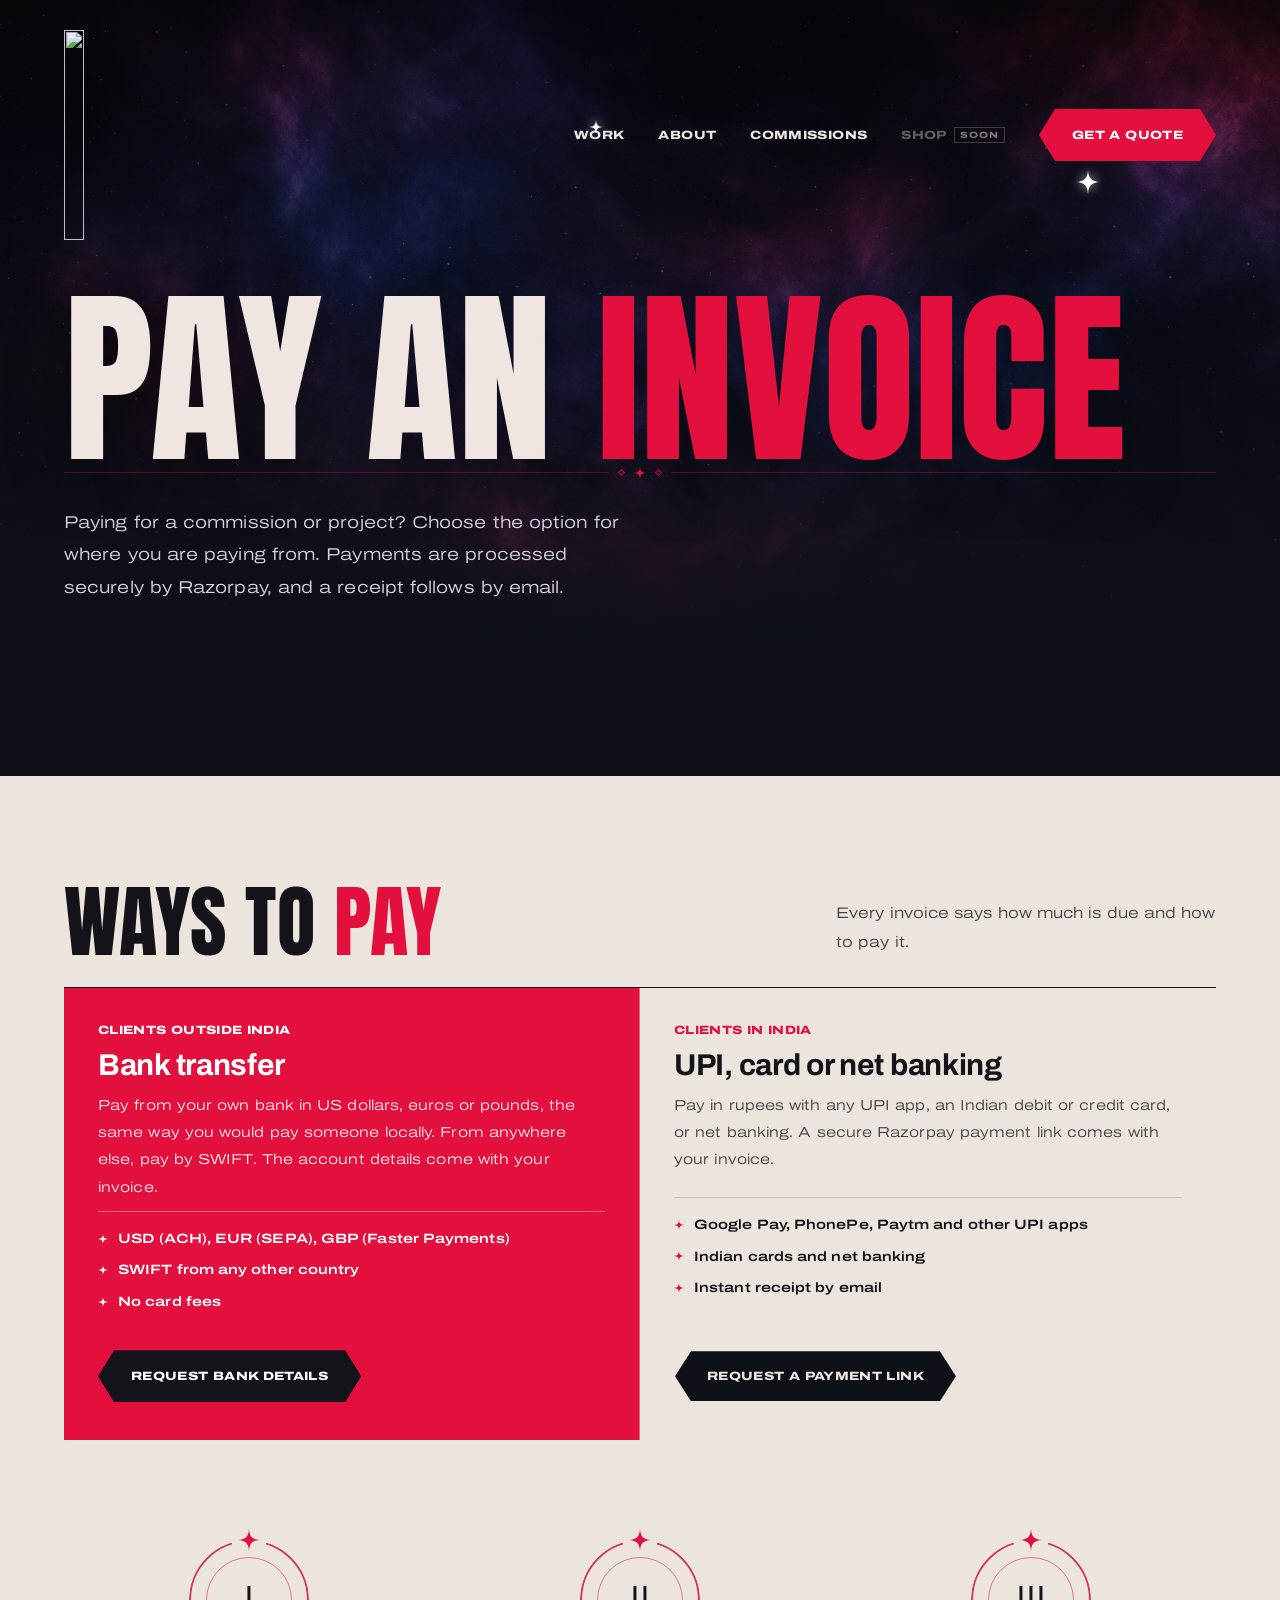
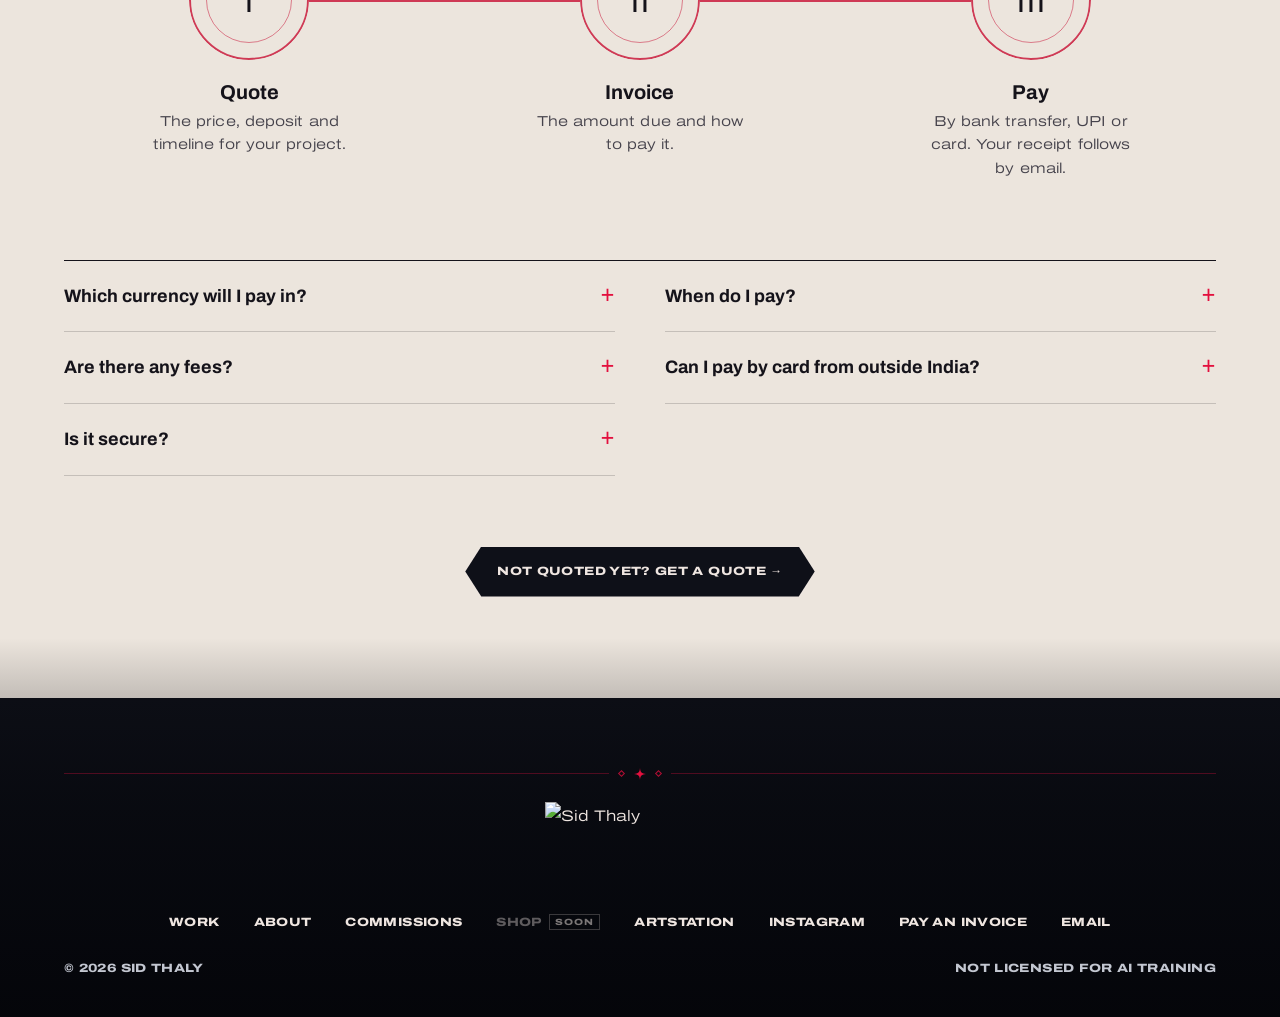
==== pay.html @ 99c9513c "Add Pay an invoice page (bank transfer for overseas clients, UPI/card/net banking for India); link i" ====
<!doctype html>
<html lang="en">
<head>
<meta charset="utf-8">
<meta name="robots" content="noai, noimageai">
<meta name="tdm-reservation" content="1">
<meta name="viewport" content="width=device-width, initial-scale=1, viewport-fit=cover">
<title>Pay an invoice · Sid Thaly</title>
<meta name="description" content="How to pay Sid Thaly for a commission or project: bank transfer in USD, EUR or GBP for clients outside India, and UPI, card or net banking for clients in India.">
<meta name="theme-color" content="#0E1018">
<link rel="canonical" href="https://sidthaly.com/pay.html">
<meta property="og:type" content="website">
<meta property="og:url" content="https://sidthaly.com/pay.html">
<meta property="og:title" content="Sid Thaly · Illustrator and Concept Artist">
<meta property="og:description" content="Hand-painted illustration, concept art and game art by Sid Thaly. Prints and merch in the shop.">
<meta property="og:image" content="https://sidthaly.com/images/og-card.jpg">
<meta property="og:image:type" content="image/jpeg">
<meta property="og:image:width" content="1200">
<meta property="og:image:height" content="630">
<meta property="og:image:alt" content="Sid Thaly, illustrator and concept artist: three of his character paintings beside his logo">
<meta property="og:site_name" content="Sid Thaly">
<meta name="twitter:card" content="summary_large_image">
<meta name="twitter:image" content="https://sidthaly.com/images/og-card.jpg">
<link rel="icon" href="favicon.svg?v=s2gp" type="image/svg+xml">
<link rel="preload" href="fonts/archivo-latin-variable.woff2" as="font" type="font/woff2" crossorigin>
<link rel="preload" href="fonts/anton-latin-400.woff2" as="font" type="font/woff2" crossorigin>
<link rel="preload" href="images/bg/galaxy.jpg" as="image" media="(min-width: 821px)">
<link rel="preload" href="images/bg/galaxy-m.jpg" as="image" media="(max-width: 820px)">
<link rel="stylesheet" href="css/v2.css?v=20261117p1">
<link rel="stylesheet" href="css/v2-shop.css?v=20261106t">
<link rel="stylesheet" href="css/v2-home.css?v=20261115h6">
<link rel="stylesheet" href="css/v2-pay.css?v=20261117p1">
</head>
<body style="margin:0;background:#0E1018">
<a class="skip" href="#ways">Skip to ways to pay</a>
<div class="site-root">
<section class="hero pay-hero" id="top" aria-label="Pay an invoice">
  <span class="s1 wsp"><svg class="spk" viewBox="0 0 24 24" aria-hidden="true"><path d="M12 0C12.7 8.6 15.4 11.3 24 12C15.4 12.7 12.7 15.4 12 24C11.3 15.4 8.6 12.7 0 12C8.6 11.3 11.3 8.6 12 0Z" fill="currentColor"></path></svg></span><span class="s2 wsp"><svg class="spk" viewBox="0 0 24 24" aria-hidden="true"><path d="M12 0C12.7 8.6 15.4 11.3 24 12C15.4 12.7 12.7 15.4 12 24C11.3 15.4 8.6 12.7 0 12C8.6 11.3 11.3 8.6 12 0Z" fill="currentColor"></path></svg></span>
  <div class="wrap">
  <header class="hd">
    <a href="index.html" aria-label="Sid Thaly, home"><img src="images/logo/sidthaly-s2g-glow.svg?v=1" alt="" width="446" height="210"></a>
    <nav class="nav lab" id="main-nav" aria-label="Main"><a href="index.html#work">Work</a><a href="index.html#about">About</a><a href="index.html#commissions">Commissions</a><span class="soon" aria-disabled="true" title="Shop coming soon">Shop<small>Soon</small></span><a class="btn fill " href="index.html#brief"><span class="lab">Get a quote</span></a></nav>
    <button type="button" class="menu" id="menu-btn" aria-expanded="false" aria-controls="main-nav" aria-label="Open menu"><svg width="18" height="18" viewBox="0 0 18 18" fill="none" stroke="currentColor" stroke-width="1.4" stroke-linecap="round" aria-hidden="true"><path d="M2 6h14M2 12h14"></path></svg></button>
  </header>
  <h1 class="shop-h dsp">Pay an <span class="red">invoice</span></h1>
  <div class="orn" aria-hidden="true"><span></span><i></i><svg class="spk" viewBox="0 0 24 24" aria-hidden="true"><path d="M12 0C12.7 8.6 15.4 11.3 24 12C15.4 12.7 12.7 15.4 12 24C11.3 15.4 8.6 12.7 0 12C8.6 11.3 11.3 8.6 12 0Z" fill="currentColor"></path></svg><i></i><span></span></div>
  <div class="s-intro"><p>Paying for a commission or project? Choose the option for where you are paying from. Payments are processed securely by Razorpay, and a receipt follows by email.</p></div>
  </div>
</section>
<section class="paper" id="ways" aria-label="Ways to pay"><div class="wrap">
  <div class="sh"><div><h2 class="dsp">Ways to <span class="red">pay</span></h2></div><p>Every invoice says how much is due and how to pay it.</p></div>
  <div class="comm pay2">
  <article class="card hl"><span class="lab meta">Clients outside India</span><h3>Bank transfer</h3><p class="d">Pay from your own bank in US dollars, euros or pounds, the same way you would pay someone locally. From anywhere else, pay by SWIFT. The account details come with your invoice.</p><ul><li><svg class="spk" viewBox="0 0 24 24" aria-hidden="true"><path d="M12 0C12.7 8.6 15.4 11.3 24 12C15.4 12.7 12.7 15.4 12 24C11.3 15.4 8.6 12.7 0 12C8.6 11.3 11.3 8.6 12 0Z" fill="currentColor"></path></svg>USD (ACH), EUR (SEPA), GBP (Faster Payments)</li><li><svg class="spk" viewBox="0 0 24 24" aria-hidden="true"><path d="M12 0C12.7 8.6 15.4 11.3 24 12C15.4 12.7 12.7 15.4 12 24C11.3 15.4 8.6 12.7 0 12C8.6 11.3 11.3 8.6 12 0Z" fill="currentColor"></path></svg>SWIFT from any other country</li><li><svg class="spk" viewBox="0 0 24 24" aria-hidden="true"><path d="M12 0C12.7 8.6 15.4 11.3 24 12C15.4 12.7 12.7 15.4 12 24C11.3 15.4 8.6 12.7 0 12C8.6 11.3 11.3 8.6 12 0Z" fill="currentColor"></path></svg>No card fees</li></ul><a class="btn fill" href="mailto:hello@sidthaly.com?subject=Bank%20details%20for%20my%20invoice&amp;body=Invoice%20number%3A%0AName%20or%20company%3A%0ACurrency%20(USD%2C%20EUR%20or%20GBP)%3A%0A"><span class="lab">Request bank details</span></a></article>
  <article class="card"><span class="lab meta">Clients in India</span><h3>UPI, card or net banking</h3><p class="d">Pay in rupees with any UPI app, an Indian debit or credit card, or net banking. A secure Razorpay payment link comes with your invoice.</p><ul><li><svg class="spk" viewBox="0 0 24 24" aria-hidden="true"><path d="M12 0C12.7 8.6 15.4 11.3 24 12C15.4 12.7 12.7 15.4 12 24C11.3 15.4 8.6 12.7 0 12C8.6 11.3 11.3 8.6 12 0Z" fill="currentColor"></path></svg>Google Pay, PhonePe, Paytm and other UPI apps</li><li><svg class="spk" viewBox="0 0 24 24" aria-hidden="true"><path d="M12 0C12.7 8.6 15.4 11.3 24 12C15.4 12.7 12.7 15.4 12 24C11.3 15.4 8.6 12.7 0 12C8.6 11.3 11.3 8.6 12 0Z" fill="currentColor"></path></svg>Indian cards and net banking</li><li><svg class="spk" viewBox="0 0 24 24" aria-hidden="true"><path d="M12 0C12.7 8.6 15.4 11.3 24 12C15.4 12.7 12.7 15.4 12 24C11.3 15.4 8.6 12.7 0 12C8.6 11.3 11.3 8.6 12 0Z" fill="currentColor"></path></svg>Instant receipt by email</li></ul><a class="btn" href="mailto:hello@sidthaly.com?subject=Payment%20link%20for%20my%20invoice&amp;body=Invoice%20number%3A%0AName%20or%20company%3A%0A"><span class="lab">Request a payment link</span></a></article>
  </div>
  <ol class="rites " style="--n:3" aria-label="Steps"><li><span class="med"><span class="spk-top"><svg class="spk" viewBox="0 0 24 24" aria-hidden="true"><path d="M12 0C12.7 8.6 15.4 11.3 24 12C15.4 12.7 12.7 15.4 12 24C11.3 15.4 8.6 12.7 0 12C8.6 11.3 11.3 8.6 12 0Z" fill="currentColor"></path></svg></span><span class="num">I</span></span><b>Quote</b><span class=m>The price, deposit and timeline for your project.</span></li><li><span class="med"><span class="spk-top"><svg class="spk" viewBox="0 0 24 24" aria-hidden="true"><path d="M12 0C12.7 8.6 15.4 11.3 24 12C15.4 12.7 12.7 15.4 12 24C11.3 15.4 8.6 12.7 0 12C8.6 11.3 11.3 8.6 12 0Z" fill="currentColor"></path></svg></span><span class="num">II</span></span><b>Invoice</b><span class=m>The amount due and how to pay it.</span></li><li><span class="med"><span class="spk-top"><svg class="spk" viewBox="0 0 24 24" aria-hidden="true"><path d="M12 0C12.7 8.6 15.4 11.3 24 12C15.4 12.7 12.7 15.4 12 24C11.3 15.4 8.6 12.7 0 12C8.6 11.3 11.3 8.6 12 0Z" fill="currentColor"></path></svg></span><span class="num">III</span></span><b>Pay</b><span class=m>By bank transfer, UPI or card. Your receipt follows by email.</span></li></ol>
  <div class="faq"><details><summary>Which currency will I pay in?</summary><p>US dollars, euros, pounds or Indian rupees, agreed in your quote.</p></details><details><summary>When do I pay?</summary><p>A deposit before work starts and the balance before the full-resolution files are delivered, as set out in your quote.</p></details><details><summary>Are there any fees?</summary><p>None from me. If you pay by SWIFT, please choose the option where you cover your own bank’s charges, so the full invoice amount arrives.</p></details><details><summary>Can I pay by card from outside India?</summary><p>Not yet. For now, clients outside India pay by bank transfer.</p></details><details><summary>Is it secure?</summary><p>Payments are handled by Razorpay. I never see or store your card or bank login details.</p></details></div>
  <div class="comm-ft"><a class="btn" href="index.html#brief"><span class="lab">Not quoted yet? Get a quote →</span></a></div>
</div></section>
<footer class="wrap"><div class="ft">
  <div class="orn" aria-hidden="true"><span></span><i></i><svg class="spk" viewBox="0 0 24 24" aria-hidden="true"><path d="M12 0C12.7 8.6 15.4 11.3 24 12C15.4 12.7 12.7 15.4 12 24C11.3 15.4 8.6 12.7 0 12C8.6 11.3 11.3 8.6 12 0Z" fill="currentColor"></path></svg><i></i><span></span></div>
  <img src="images/logo/sidthaly-s2g-glow.svg?v=1" alt="Sid Thaly" width="191" height="90">
  <nav class="lab" aria-label="Footer"><a href="index.html#work">Work</a><a href="index.html#about">About</a><a href="index.html#commissions">Commissions</a><span class="soon" aria-disabled="true" title="Shop coming soon">Shop<small>Soon</small></span><a href="https://www.artstation.com/siddeshthaly">ArtStation</a><a href="https://www.instagram.com/siddeshthaly">Instagram</a><a href="pay.html">Pay an invoice</a><a href="mailto:hello@sidthaly.com">Email</a></nav>
  <p class="fine lab"><span>© 2026 Sid Thaly</span><span>Not licensed for AI training</span></p>
</div></footer>
</div>
<script src="js/v2.js?v=20261115r2" defer></script>
</body>
</html>
---- css/v2.css ----
/* Version 2 · shared: tokens, type, buttons, header, steps, footer */
@font-face{font-family:"Anton";font-style:normal;font-weight:400;font-display:swap;src:url("../fonts/anton-latin-400.woff2") format("woff2")}
@font-face{font-family:"Archivo";font-style:normal;font-weight:100 900;font-stretch:62% 125%;font-display:swap;src:url("../fonts/archivo-latin-variable.woff2") format("woff2-variations"),url("../fonts/archivo-latin-variable.woff2") format("woff2")}
@font-face{font-family:"Anton";font-style:normal;font-weight:400;font-display:swap;src:url("../fonts/anton-rupee.woff2") format("woff2");unicode-range:U+20B9}
@font-face{font-family:"Archivo";font-style:normal;font-weight:100 900;font-stretch:62% 125%;font-display:swap;src:url("../fonts/archivo-rupee.woff2") format("woff2");unicode-range:U+20B9}


*,*::before,*::after{box-sizing:border-box}
body{margin:0}h1,h2,h3,p,ul,ol,figure{margin:0}
:root{--ink:#0E1018;--ink2:#141722;--red:#E3103E;--hot:#FF2D50;--bone:#EFE6E1;--paper:#ECE5DD;--muted:#AEB3C2;--soft:#D3D3DB;--line:rgba(227,16,62,.78);--line2:rgba(227,16,62,.32);--rule:rgba(239,230,225,.14);--dsp:'Anton',Impact,'Arial Narrow',sans-serif}
.site-root{background:var(--ink);color:var(--bone);font-family:'Archivo','Helvetica Neue',Arial,sans-serif;font-size:17px;line-height:1.6;overflow-x:clip;-webkit-font-smoothing:antialiased}
a{color:inherit}
.dsp{font-family:var(--dsp);font-weight:400;line-height:.9;text-transform:uppercase}
.lab{font-family:'Archivo',sans-serif;font-stretch:125%;font-weight:800;font-size:12px;letter-spacing:.03em;text-transform:uppercase;line-height:1.4}
.red{color:var(--red)}
.muted{color:var(--muted)}
.spk{display:block;width:12px;height:12px;color:var(--red);flex:none}
.wsp{position:absolute}.wsp .spk{color:#fff;filter:drop-shadow(0 0 6px rgba(255,255,255,.8))}
.dot{width:8px;height:8px;border-radius:50%;background:var(--red);flex:none;display:inline-block}
.orn{display:flex;align-items:center;gap:10px;color:var(--red)}
.orn span{flex:1;height:1px;background:var(--line2)}
.orn i{width:5px;height:5px;transform:rotate(45deg);border:1px solid var(--line);flex:none}
.wrap{padding:0 64px;max-width:1568px;margin-inline:auto}
.btn{cursor:pointer;display:inline-flex;height:52px;padding:1px;text-decoration:none;color:var(--bone);background:rgba(239,230,225,.6);border:0;font:inherit;clip-path:polygon(16px 0,calc(100% - 16px) 0,100% 50%,calc(100% - 16px) 100%,16px 100%,0 50%)}
.btn > span{display:flex;align-items:center;justify-content:center;width:100%;padding:0 32px;background:var(--ink);white-space:nowrap;font-weight:800;letter-spacing:.03em;clip-path:polygon(16px 0,calc(100% - 16px) 0,100% 50%,calc(100% - 16px) 100%,16px 100%,0 50%)}
.btn.fill{background:var(--red)}.btn.fill > span{background:var(--red);color:#fff}
.btn.sm{height:44px}.btn.sm > span{padding:0 24px;font-size:11.5px}
.rb,.rb > span{clip-path:polygon(50% 0,100% 50%,50% 100%,0 50%)}
.rb{width:56px;height:56px}.rb > span{padding:0}
/* header + galaxy hero */
.hero{position:relative;background:#0A0C14 url("../images/bg/galaxy.jpg") center 30% / cover no-repeat}
.hero::before{content:"";position:absolute;inset:0;background:url("../images/bg/stars.png") repeat;background-size:800px 500px;opacity:.35;pointer-events:none}
.hero::after{content:"";position:absolute;inset:0;background:linear-gradient(180deg,rgba(14,16,24,.15) 0%,rgba(14,16,24,.35) 45%,var(--ink) 100%);pointer-events:none}
.hero > *{position:relative;z-index:2}
.hero > .wsp{position:absolute;z-index:3}
.hd{height:100px;display:flex;justify-content:space-between;align-items:center}
.nav{display:flex;align-items:center;gap:34px}.nav > a:not(.btn){text-decoration:none}.nav .cur{color:var(--hot)}
.menu{display:none}
.chips{display:flex;gap:26px;flex-wrap:wrap}
.chips button,.chips a{background:none;border:0;color:var(--muted);padding:0 0 6px;text-decoration:none}
.chips [aria-pressed="true"],.chips .on{color:var(--bone);border-bottom:1.5px solid var(--red)}
/* section heads: one gothic title, optional short line */
.sh{display:flex;justify-content:space-between;align-items:flex-end;gap:40px;margin-bottom:26px}
.sh h2{font-size:min(88px,6.2vw)}
.sh p{max-width:380px;color:var(--muted)}
.sec{padding:130px 0 0}
/* product visuals (from the live shop) */
.p-visual{aspect-ratio:4/5;display:grid;place-items:center;position:relative;overflow:hidden;border:1px solid var(--rule);background:#121016 radial-gradient(circle at 50% 62%,rgba(227,16,62,.16),rgba(227,16,62,0) 62%)}
.print-frame{display:block;width:52%;padding:5%;background:#F4F1EC;box-shadow:0 24px 50px rgba(0,0,0,.6);line-height:0}
.print-frame img{width:100%;aspect-ratio:2/3;object-fit:cover;display:block}
.sticker-stack,.bookmark-trio,.postcard-fan,.deck-tease{position:relative;width:78%;aspect-ratio:1;display:block}
.sticker-stack img{position:absolute;width:50%;aspect-ratio:1;object-fit:cover;border-radius:50%;border:5px solid #F4F1EC;box-shadow:0 14px 30px rgba(0,0,0,.55)}
.sticker-stack img:nth-child(1){left:2%;top:8%}
.sticker-stack img:nth-child(2){left:44%;top:2%;width:44%}
.sticker-stack img:nth-child(3){left:26%;top:46%;width:46%}
.sticker-stack img:nth-child(2):last-child{left:40%;top:36%}
.bookmark-trio{display:flex;justify-content:center;align-items:center;gap:7%}
.bookmark-trio img{width:21%;aspect-ratio:1/3;object-fit:cover;border:3px solid #F4F1EC;border-radius:4px;box-shadow:0 16px 34px rgba(0,0,0,.55)}
.bookmark-trio img:nth-child(2){transform:translateY(-8%)}
.postcard-fan img{position:absolute;width:70%;aspect-ratio:3/2;object-fit:cover;border:4px solid #F4F1EC;box-shadow:0 16px 34px rgba(0,0,0,.55)}
.postcard-fan img:nth-child(1){left:2%;top:12%;transform:rotate(-6deg)}
.postcard-fan img:nth-child(2){left:16%;top:32%;transform:rotate(3deg)}
.postcard-fan img:nth-child(3){left:28%;top:52%;transform:rotate(-2deg)}
.deck-tease{display:grid;place-items:center}
.deck-tease img{width:52%;aspect-ratio:5/7;object-fit:cover;border-radius:8px;border:3px solid #F4F1EC;box-shadow:10px 10px 0 -2px #2A1016,20px 20px 0 -4px #1C0B10,0 30px 60px rgba(0,0,0,.6)}
/* medallion steps (desktop) / compact strip (phone) */
.rites{position:relative;display:grid;grid-template-columns:repeat(var(--n,5),minmax(0,1fr));gap:20px;padding:0;margin:0}
.rites::before{content:"";position:absolute;left:calc(50% / var(--n,5));right:calc(50% / var(--n,5));top:60px;height:1px;background:var(--rl,var(--line))}
.rites li{list-style:none;position:relative;display:flex;flex-direction:column;align-items:center;text-align:center;gap:6px}
.med{position:relative;width:120px;height:120px;border-radius:50%;display:flex;align-items:center;justify-content:center;background:var(--mb,var(--ink));border:1px solid var(--line);box-shadow:inset 0 0 0 8px var(--mb,var(--ink)),inset 0 0 0 9px var(--line2),0 0 50px rgba(227,16,62,.12);margin-bottom:14px}
.med .num{font-weight:300;font-size:38px;line-height:1;letter-spacing:.08em;color:var(--mn,var(--bone))}
.med .spk-top{position:absolute;left:50%;top:-7px;transform:translateX(-50%);background:var(--mb,var(--ink));padding:0 5px}
.med .spk-top .spk{width:13px;height:13px}
.rites b{font-size:20px;font-weight:700;line-height:1.2}
.rites .m{color:var(--muted);font-size:15px;line-height:1.45;max-width:220px}
/* footer */
.ft{padding:70px 0 40px;display:flex;flex-direction:column;align-items:center;gap:22px}
.ft .orn{width:100%}
.ft nav{display:flex;gap:34px}.ft nav a{text-decoration:none}
.fine{display:flex;justify-content:space-between;width:100%;color:var(--muted);margin-top:8px}

/* red heading words: Version 2 gothic, height-matched to the Anton capitals */
.dsp .red{font-family:'Manufacturing Consent',serif;text-transform:none;font-size:1.22em;line-height:.7;letter-spacing:.005em;font-weight:400;white-space:nowrap;display:inline-block;transform:scaleY(1.1);transform-origin:50% 72%;vertical-align:baseline}
/* readability */
:root{--muted:#C3C7D1}
.paper{--muted:#45424B !important}
.rites .m{font-size:16px}
.card p.d{font-size:17px}
.intro .lede{max-width:560px}
.about .m{max-width:600px}
.proof{font-weight:600;font-size:15px}
.proof span{white-space:nowrap}
.mini .lab,.pi .lab{text-transform:none;font-stretch:100%;font-weight:500;font-size:13.5px;letter-spacing:0}
/* view all + lightbox */
.va{justify-self:start}
.allwork{display:grid;grid-template-columns:repeat(6,minmax(0,1fr));gap:14px;padding:6px 0 46px}
.allwork[hidden]{display:none}
.allwork button{display:flex;flex-direction:column;gap:8px;padding:0;border:0;background:none;color:var(--bone);text-align:left;font:inherit;cursor:zoom-in}
.allwork img{width:100%;aspect-ratio:2/3;object-fit:cover;display:block;border:1px solid var(--rule);transition:border-color .2s}
.allwork button:hover img{border-color:var(--hot)}
.allwork span{font-size:14px;font-weight:600;line-height:1.3}
.lb{border:0;padding:0;background:transparent;width:100vw;height:100vh;height:100dvh;max-width:none;max-height:none;color:var(--bone)}
.lb::backdrop{background:rgba(8,9,14,.94)}
.lb-in{position:relative;height:100%;display:flex;flex-direction:column;align-items:center;justify-content:center;gap:14px;padding:40px}
.lb img{max-width:min(92vw,1200px);max-height:80vh;object-fit:contain;box-shadow:0 30px 80px rgba(0,0,0,.6)}
.lb p{font-size:18px;font-weight:600}
.lb .x{position:absolute;right:24px;top:20px}
.lb .lp{position:absolute;left:24px;top:50%}.lb .ln{position:absolute;right:24px;top:50%}
/* commission status, kind words, FAQ */
.status{display:inline-flex;align-items:center;gap:10px;margin-top:14px;font-weight:600;font-size:15px}
.status i{width:9px;height:9px;border-radius:50%;background:#2FA36B;box-shadow:0 0 0 4px rgba(47,163,107,.18)}
.kind{display:grid;grid-template-columns:repeat(3,minmax(0,1fr));gap:18px;margin-top:22px}
.kind .k{border-top:1px solid #15131A;padding-top:20px;display:flex;flex-direction:column;gap:10px}
.kind .q{font-family:'Manufacturing Consent',serif;font-size:64px;line-height:.5;color:var(--red);height:30px}
.kind .bar{height:10px;border-radius:5px;background:rgba(21,19,26,.12)}
.kind .bar.s{width:62%}
.kind .who{font-size:14px;color:var(--muted)}
.kind-h{margin-top:90px;font-weight:700;font-size:15px}
.faq{display:grid;grid-template-columns:repeat(2,minmax(0,1fr));gap:0 50px;margin-top:80px;border-top:1px solid #15131A}
.faq details{border-bottom:1px solid var(--line2);padding:20px 0}
.faq summary{cursor:pointer;font-weight:700;font-size:18px;list-style:none;display:flex;justify-content:space-between;gap:20px}
.faq summary::-webkit-details-marker{display:none}
.faq summary::after{content:"+";color:var(--red);font-weight:400;font-size:24px;line-height:1}
.faq details[open] summary::after{content:"–"}
.faq p{color:var(--muted);margin-top:10px;font-size:16px;max-width:520px}
/* newsletter */
.news{display:flex;align-items:center;justify-content:space-between;gap:30px;width:100%;padding:30px 0;border-bottom:1px solid var(--line2)}
.news p{font-size:17px}.news p b{display:block;font-size:20px}
.news form{display:flex;gap:10px;align-items:center;flex-wrap:wrap}
.news input{width:300px;height:50px;border:0;border-bottom:1px solid var(--line);background:transparent;color:var(--bone);font:inherit;padding:0}
.news .ns{width:100%;font-size:14px;color:var(--muted);min-height:1em}

/* Version 5 titles: Version 3 font (Anton caps), white + red */
.dsp .red{font-family:inherit;text-transform:inherit;font-size:1em;line-height:inherit;letter-spacing:inherit;display:inline;transform:none;white-space:normal}
h1.dsp,h2.dsp,h3.dsp{transform:none;margin-top:0}
/* header: large logo instead of the giant name */
.vh{position:absolute;width:1px;height:1px;overflow:hidden;clip:rect(0 0 0 0);white-space:nowrap}
.hd{height:auto;padding:30px 0 18px}
.hd > a svg,.hd > a img{height:210px;width:auto;aspect-ratio:505/238;display:block;overflow:visible}
.shop-h{margin-top:40px !important}
/* hero intro: no duplicate buttons; wider, larger description with role pointers */
.site-root .intro{grid-template-columns:minmax(0,1.7fr) minmax(0,1fr);gap:70px;align-items:start;padding-top:34px}
.site-root .intro .lede{font-size:20px;line-height:1.45;max-width:820px;color:var(--bone)}
.roles{list-style:none;margin:4px 0 0;padding:0;display:flex;flex-direction:column}
.roles li{display:flex;align-items:center;gap:14px;padding:13px 0;border-bottom:1px solid var(--line2);font-weight:600;font-size:19px}
.roles li:first-child{border-top:1px solid var(--line2)}
.roles .spk{width:13px;height:13px}
/* process steps: no red glow, stronger lines, larger star */
.med{border-width:2px;box-shadow:inset 0 0 0 8px var(--mb,var(--ink)),inset 0 0 0 10px var(--rl,var(--line2))}
.rites::before{height:2px;margin-top:-.5px;background:var(--line)}
.med .spk-top{top:-12px;padding:0 6px}
.med .spk-top .spk{width:22px;height:22px;display:block}

@media (max-width: 820px){
 .site-root{font-size:16px}
 .wrap{padding:0 20px}
 .hd{height:76px}
 .nav{display:none}
 .menu{display:inline-flex;width:46px;height:46px;border:1px solid var(--line);background:transparent;color:var(--bone);align-items:center;justify-content:center;padding:0}
 .btn{height:48px}.btn > span{padding:0 10px;letter-spacing:.02em}
 .chips{gap:8px 18px}
 .sec{padding-top:72px}
 .sh{flex-direction:column;align-items:flex-start;gap:10px;margin-bottom:18px}
 .sh h2{font-size:clamp(40px,11vw,68px)}
 .rites{gap:0}
 .rites::before{top:22px}
 .rites li{gap:6px}
 .med{width:44px;height:44px;margin:0 0 4px;box-shadow:inset 0 0 0 3px var(--mb,var(--ink)),inset 0 0 0 4px var(--line2)}
 .med .num{font-size:14px;font-weight:500;letter-spacing:.04em}
 .med .spk-top{display:none}
 .rites b{font-size:11px;font-weight:600;letter-spacing:0;line-height:1.25;max-width:68px}
 .rites .m{display:none}
 .ft nav{flex-wrap:wrap;justify-content:center;gap:10px 22px}
 .fine{flex-direction:column;align-items:center;gap:4px}

 .allwork{grid-template-columns:repeat(3,minmax(0,1fr));gap:10px}
 .allwork span{font-size:12.5px}
 .ctl .va{grid-column:1 / -1;order:3;margin-top:16px;width:100%}
 .kind{grid-template-columns:minmax(0,1fr);gap:22px}
 .kind-h{margin-top:56px}
 .faq{grid-template-columns:minmax(0,1fr);margin-top:44px}
 .faq summary{font-size:16px}
 .news{flex-direction:column;align-items:stretch;gap:16px}
 .news form{flex-direction:column;align-items:stretch}
 .news input{width:100%}
 .lb-in{padding:calc(72px + env(safe-area-inset-top,0px)) 0 calc(92px + env(safe-area-inset-bottom,0px));gap:12px}
 .lb img{width:100vw;max-width:100vw;max-height:calc(100vh - 210px);max-height:calc(100svh - 210px)}
 .lb .x{right:14px;top:calc(14px + env(safe-area-inset-top,0px))}
 .lb .lp,.lb .ln{top:auto;bottom:calc(24px + env(safe-area-inset-bottom,0px))}
 .proof{font-size:14px}

 .hd{height:auto;padding:22px 0 12px}
 .hd > a svg,.hd > a img{height:94px;width:200px}
 .hero .orn{margin-top:14px !important}
 .shop-h{margin-top:24px !important}
 .site-root .intro{grid-template-columns:minmax(0,1fr);gap:22px;padding-top:22px}
  .site-root .intro .lede{font-size:15px;line-height:1.5}
 .roles{display:grid;grid-template-columns:1fr 1fr;gap:0 14px}
 .roles li{font-size:15px;padding:11px 0;gap:10px}
 .roles li:nth-child(2){border-top:1px solid var(--line2)}
 .med{border-width:1.5px;box-shadow:inset 0 0 0 3px var(--mb,var(--ink)),inset 0 0 0 4.5px var(--rl,var(--line2))}
}

@media (min-width:821px) and (max-width:1180px){
 .wrap{padding:0 40px}
 .nav{gap:22px}
 .intro{grid-template-columns:minmax(0,1fr);gap:24px}
 .proof{flex-wrap:wrap;gap:12px 30px;justify-content:flex-start}
 .about{grid-template-columns:minmax(0,.8fr) minmax(0,1fr);gap:40px}
 .about .por{height:auto;aspect-ratio:4/5}
 .card{padding:28px 22px 30px}
 .form{grid-template-columns:minmax(0,.8fr) minmax(0,1fr);gap:20px 36px}
 .minis{gap:12px}
 .s-intro{flex-direction:column;align-items:flex-start;gap:20px}
 .deck > .wrap{grid-template-columns:minmax(0,1fr) minmax(0,.8fr)}
 .cards2 img{width:min(250px,22vw)}
 .cards2 img:nth-child(2){left:44%}
 .prods{gap:36px 14px}
}
.hd{position:relative;z-index:20}
.row .c:focus-visible,.btn:focus-visible,a:focus-visible,button:focus-visible{outline:2px solid var(--bone);outline-offset:3px}
.form-status{grid-column:1 / -1;font-size:15px;color:var(--muted);min-height:1.4em}
.form-status.is-ok{color:#7FD6A0}.form-status.is-error{color:var(--hot)}
.skip{position:absolute;left:-9999px;top:8px;background:var(--bone);color:var(--ink);padding:10px 14px;z-index:50}
.skip:focus{left:8px}
@media (max-width:820px){
 .hd.open .nav{display:flex;position:absolute;top:70px;left:0;right:0;flex-direction:column;align-items:stretch;gap:0;background:rgba(14,16,24,.97);border:1px solid var(--line2);padding:8px 20px 20px}
 .hd.open .nav > a:not(.btn){padding:14px 0;border-bottom:1px solid var(--rule)}
 .hd.open .nav .btn{margin-top:16px}
}
/* film grain from the Original Design, blended over the 4K galaxy */
.hero{background-image:url("../images/bg/grain.png"),url("../images/bg/galaxy.jpg");background-image:url("../images/bg/grain.png"),image-set(url("../images/bg/galaxy.webp") type("image/webp"),url("../images/bg/galaxy.jpg") type("image/jpeg"));background-size:96px 96px,cover;background-repeat:repeat,no-repeat;background-position:0 0,center 30%;background-blend-mode:overlay,normal}
@media (max-width:820px){.hero{background-image:url("../images/bg/grain.png"),url("../images/bg/galaxy-m.jpg");background-image:url("../images/bg/grain.png"),image-set(url("../images/bg/galaxy-m.webp") type("image/webp"),url("../images/bg/galaxy-m.jpg") type("image/jpeg"));background-position:0 0,center top}}

/* ---- test: wide, light Archivo for informative text (F2); star-strip skills under a centred, tapering description ---- */
/* "Archivo Text" is the same font file at 90% size, so body copy sits clearly below the titles without touching every font size */
@font-face{font-family:"Archivo Text";font-style:normal;font-weight:100 900;font-stretch:62% 125%;font-display:swap;size-adjust:90%;src:url("../fonts/archivo-latin-variable.woff2") format("woff2-variations"),url("../fonts/archivo-latin-variable.woff2") format("woff2")}
@font-face{font-family:"Archivo Text";font-style:normal;font-weight:100 900;font-stretch:62% 125%;font-display:swap;size-adjust:90%;src:url("../fonts/archivo-rupee.woff2") format("woff2");unicode-range:U+20B9}
.site-root{font-family:"Archivo Text","Archivo","Helvetica Neue",Arial,sans-serif;font-stretch:125%;font-weight:330;line-height:1.7;letter-spacing:.005em}
.site-root input,.site-root select,.site-root textarea{font-family:inherit;font-stretch:inherit;font-weight:inherit}
/* titles, questions and numerals stay in regular-width Archivo at full size */
.site-root h3,.site-root summary,.site-root b,.site-root strong,.med .num,.ctl .now{font-family:'Archivo','Helvetica Neue',Arial,sans-serif;font-stretch:100%;letter-spacing:0}
.site-root .intro{display:block}
.site-root .intro .lede{max-width:none;margin:0 auto;text-align:center;font-size:19px;line-height:1.7;font-weight:300}
.wk{margin-top:52px}
.sk-a{display:flex;align-items:center;justify-content:space-between;margin-top:30px;padding:13.5px 4px;border-top:1px solid var(--line2);border-bottom:1px solid var(--line2)}
.sk-a span{display:flex;align-items:center;font-family:'Archivo',sans-serif;font-stretch:125%;font-weight:800;font-size:15px;letter-spacing:.08em;text-transform:uppercase;line-height:1.3}
.sk-a i{display:flex;color:var(--red)}
.sk-a .lead{display:none}
.sk-a .spk{width:12px;height:12px}
@media (min-width:821px) and (max-width:1180px){
 .sk-a span{font-size:11.2px;letter-spacing:.06em}
 .sk-a .spk{width:9.6px;height:9.6px}
}
@media (max-width:820px){
 .site-root .intro .lede{font-size:15.5px;line-height:1.65;text-wrap:balance}
 .site-root .intro .lede .tb{display:none}
 .wk{margin-top:34px}
 .sk-a{flex-direction:column;align-items:center;gap:9px;margin-top:20px;padding:12px 0}
 .sk-a .sep{display:none}
 .sk-a .lead{display:flex}
 .sk-a span{gap:6.5px;font-size:10px;letter-spacing:.03em;white-space:nowrap}
 .sk-a .spk{width:8.8px;height:8.8px}
}
/* process medallions: each ring drawn on its own, outer thicker than inner; the star sits in a clean gap cut out of the outer ring */
.med{border:0;box-shadow:none}
.med::before{content:"";position:absolute;inset:0;border-radius:50%;border:2.5px solid var(--line);-webkit-mask:conic-gradient(transparent 0 17deg,#000 17deg 343deg,transparent 343deg);mask:conic-gradient(transparent 0 17deg,#000 17deg 343deg,transparent 343deg);pointer-events:none}
.med::after{content:"";position:absolute;inset:17px;border-radius:50%;border:1.25px solid var(--rl,rgba(227,16,62,.55));pointer-events:none}
.med .spk-top{top:-11px;padding:0;background:none}
.med .spk-top .spk{width:22px;height:22px}
@media (max-width:820px){
 .med{box-shadow:none}
 .med::before{border-width:1.75px;-webkit-mask:none;mask:none}
 .med::after{inset:4px;border-width:1px}
}
/* soft black fades: the top of the galaxy behind the header logo, and the very bottom behind the footer logo */
.hero::after{background:linear-gradient(180deg,rgba(3,4,8,.68) 0,rgba(3,4,8,.33) 170px,rgba(3,4,8,0) 360px),linear-gradient(180deg,rgba(14,16,24,.15) 0%,rgba(14,16,24,.35) 45%,var(--ink) 100%)}
footer.wrap{position:relative;isolation:isolate}
footer.wrap::before{content:"";position:absolute;z-index:-1;left:50%;width:100vw;transform:translateX(-50%);top:-60px;bottom:0;background:linear-gradient(180deg,rgba(3,4,8,0) 0,rgba(3,4,8,.5) 45%,rgba(3,4,8,.88) 100%);pointer-events:none}
@media (max-width:820px){
 .hero::after{background:linear-gradient(180deg,rgba(3,4,8,.68) 0,rgba(3,4,8,.33) 110px,rgba(3,4,8,0) 230px),linear-gradient(180deg,rgba(14,16,24,.15) 0%,rgba(14,16,24,.35) 45%,var(--ink) 100%)}
}
/* "View all work": each name sits on a small red banner over the bottom of the painting, shown on hover or keyboard focus */
.allwork button{position:relative;gap:0}
.allwork span{position:absolute;left:8px;right:8px;bottom:8px;box-sizing:border-box;min-height:calc(2.5em + 12px);display:flex;align-items:center;background:var(--red);color:#fff;font-size:12.5px;font-weight:700;line-height:1.25;padding:6px 9px;box-shadow:0 6px 18px rgba(0,0,0,.45);opacity:0;transform:translateY(6px);transition:opacity .2s ease,transform .2s ease;pointer-events:none}
.allwork button:hover span,.allwork button:focus-visible span{opacity:1;transform:none}
/* touch screens have no hover, so there the banners are always shown, a little smaller */
@media (hover:none){.allwork span{opacity:1;transform:none;font-size:10px;padding:3px 6px;left:5px;right:5px;bottom:5px;min-height:0;display:block;white-space:nowrap;overflow:hidden;text-overflow:ellipsis}}
@media (prefers-reduced-motion:reduce){.allwork span{transition:none;transform:none}}

/* full-size viewer: tap the painting to zoom in, drag around, tap again to zoom out */
.lb img{cursor:zoom-in;touch-action:manipulation;-webkit-user-select:none;user-select:none}
.lb .zh{display:none;font-size:12px;font-weight:500;color:var(--mut,#9a98a6);margin-top:-8px}
@media (hover:none){.lb .zh{display:block}}
.lb.zoom .lb-in{display:block;overflow:auto;padding:0;-webkit-overflow-scrolling:touch;overscroll-behavior:contain}
.lb.zoom img{display:block;width:auto;height:auto;max-width:none;max-height:none;margin:0 auto;cursor:zoom-out;box-shadow:none}
.lb.zoom p,.lb.zoom .lp,.lb.zoom .ln{display:none}
.lb.zoom .x{position:fixed;z-index:2}
html.lb-lock,html.lb-lock body{overflow:hidden;overscroll-behavior:none}
.lb,.lb-in{overscroll-behavior:contain}
.lb:not(.zoom) .lb-in{touch-action:pinch-zoom}
/* the carousel row takes keyboard focus for the arrow keys; show that on the selected painting, not as a line across the page */
.row:focus{outline:none}
.row:focus-visible .c.on{outline:2px solid var(--bone);outline-offset:4px}
/* shop coming soon: greyed out, not clickable */
.soon{color:rgba(239,230,225,.38);cursor:default;display:inline-flex;align-items:center;gap:7px;-webkit-user-select:none;user-select:none}
.soon small{font-size:9px;letter-spacing:.12em;line-height:1;padding:3px 5px 2px;border:1px solid rgba(239,230,225,.22);color:rgba(239,230,225,.5)}
.sec[hidden]{display:none}
@media (max-width:820px){.hd.open .nav > .soon{padding:14px 0;border-bottom:1px solid var(--rule)}}
---- css/v2-shop.css ----
/* Version 2 · shop page */

.hero{padding-bottom:70px}
.shop-h{font-size:min(212px,14.8vw);line-height:.86;margin-top:30px;text-shadow:0 20px 60px rgba(0,0,0,.45)}
.hero .orn{margin-top:30px}
.s-intro{display:flex;justify-content:space-between;align-items:center;gap:40px;padding-top:28px}
.s-intro p{max-width:560px;color:var(--soft);font-size:19px}
.s1{right:200px;top:160px}.s1 .spk{width:24px;height:24px}.s2{left:40%;top:110px}.s2 .spk{width:14px;height:14px}
.group{padding-top:110px}
.prods{list-style:none;padding:0;display:grid;grid-template-columns:repeat(4,minmax(0,1fr));gap:44px 20px;margin-top:10px}
.prod{display:flex;flex-direction:column;gap:16px}
.pi{display:flex;flex-direction:column;gap:4px}
.pi h3{font-size:20px;font-weight:600;line-height:1.3}
.pi .lab{font-size:11px}
.price{font-size:24px;font-weight:700;margin-top:6px;letter-spacing:-.01em}
.prod .btn{align-self:flex-start}
/* oracle deck band */
.deck{margin-top:130px;position:relative;background:#0A0C14 url("../images/bg/galaxy.jpg") center 60% / cover no-repeat;padding:90px 0}
.deck::before{content:"";position:absolute;inset:0;background:linear-gradient(90deg,rgba(14,16,24,.85) 0%,rgba(14,16,24,.35) 60%,rgba(14,16,24,.2))}
.deck > .wrap{position:relative;display:grid;grid-template-columns:minmax(0,1fr) 520px;gap:60px;align-items:center}
.deck .soon{display:inline-flex;align-items:center;gap:10px;color:var(--bone)}
.deck h2{font-size:min(102px,7.14vw);margin-top:18px}
.deck p.t{max-width:520px;color:var(--soft);margin:22px 0 30px;font-size:18px}
.cards2{position:relative;height:440px}
.cards2 img{position:absolute;width:250px;aspect-ratio:5/7;object-fit:cover;border-radius:10px;border:3px solid #F4F1EC;box-shadow:0 30px 70px rgba(0,0,0,.6)}
.cards2 img:nth-child(1){left:40px;top:30px;transform:rotate(-7deg)}
.cards2 img:nth-child(2){left:230px;top:50px;transform:rotate(6deg)}
/* how ordering works */
.how{padding-top:120px}
.how .rites{margin-top:30px}
.custom{display:flex;justify-content:center;align-items:center;gap:20px;margin-top:60px;padding-top:30px;border-top:1px solid var(--line2)}
.custom p{color:var(--soft)}

@media (max-width: 820px){
 .hero{padding-bottom:40px}
 .shop-h{font-size:clamp(85px,25.5vw,170px);margin-top:20px}
 .s-intro{flex-direction:column;align-items:flex-start;gap:20px}
 .s-intro p{font-size:17px}
 .s1{right:30px;top:110px}.s2{display:none}
 .group{padding-top:64px}
 .prods{grid-template-columns:repeat(2,minmax(0,1fr));gap:30px 12px}
 .prod{gap:10px}
 .pi h3{font-size:15px}
 .pi .lab{font-size:10px;letter-spacing:.08em}
 .price{font-size:19px;margin-top:2px}
 .prod .btn{align-self:stretch}.prod .btn.sm{height:42px}
 .deck{margin-top:72px;padding:50px 0}
 .deck > .wrap{grid-template-columns:minmax(0,1fr);gap:20px}
 .deck h2{font-size:58px}
 .deck p.t{font-size:16px;margin:16px 0 22px}
 .cards2{height:250px;order:-1}
 .cards2 img{width:140px}
 .cards2 img:nth-child(1){left:40px;top:20px}.cards2 img:nth-child(2){left:150px;top:30px}
 .deck .btn{width:100%}
 .how{padding-top:72px}
 .custom{flex-direction:column;gap:14px;text-align:center;margin-top:36px}
 .custom .btn{width:100%}
}
.deck{background-image:url("../images/bg/grain.png"),url("../images/bg/galaxy.jpg");background-image:url("../images/bg/grain.png"),image-set(url("../images/bg/galaxy.webp") type("image/webp"),url("../images/bg/galaxy.jpg") type("image/jpeg"));background-size:96px 96px,cover;background-repeat:repeat,no-repeat;background-position:0 0,center 60%;background-blend-mode:overlay,normal}
@media (max-width:820px){.deck{background-image:url("../images/bg/grain.png"),url("../images/bg/galaxy-m.jpg");background-image:url("../images/bg/grain.png"),image-set(url("../images/bg/galaxy-m.webp") type("image/webp"),url("../images/bg/galaxy-m.jpg") type("image/jpeg"));background-position:0 0,center top}}
---- css/v2-home.css ----
/* Version 2 · home page */

.name{font-size:250px;line-height:.82;margin-top:20px;white-space:nowrap;letter-spacing:-.005em;text-shadow:0 20px 60px rgba(0,0,0,.45)}
.hero .orn{margin-top:6px}
.intro{display:grid;grid-template-columns:minmax(0,1.2fr) auto;gap:60px;align-items:center;padding:30px 0 0}
.intro .lede{color:var(--soft);font-size:19px;max-width:620px}
.acts{display:flex;gap:12px}
.s1{right:180px;top:170px}.s1 .spk{width:24px;height:24px}.s2{left:46%;top:120px}.s2 .spk{width:14px;height:14px}
.wk{margin-top:70px;display:flex;justify-content:space-between;align-items:flex-end;gap:30px}
.wk h2{font-size:min(88px,6.2vw)}
.wk .chips{padding-bottom:14px}
.row{display:flex;justify-content:center;align-items:center;gap:min(40px,2.8vw);height:min(700px,48vw);overflow:hidden;margin-top:20px}
.row .c{flex:none;height:min(470px,32.6vw);cursor:pointer;transition:height .35s ease,opacity .35s ease;aspect-ratio:2/3;overflow:hidden;opacity:.6;box-shadow:0 24px 60px rgba(0,0,0,.55)}
.row .c img{width:100%;height:100%;object-fit:cover;display:block}
.row .c.d1{opacity:.88}
.row .c.on{height:min(610px,42.4vw);cursor:default;opacity:1;box-shadow:0 0 0 1px var(--hot),0 0 0 10px var(--ink),0 0 0 11px var(--line2),0 40px 90px rgba(0,0,0,.6)}
.ctl{display:grid;grid-template-columns:minmax(0,1fr) auto minmax(0,1fr);align-items:center;padding-bottom:40px}
.ctl .now{grid-column:2;font-size:22px;font-weight:600;text-align:center}
.proof{display:flex;justify-content:space-between;gap:30px;padding:26px 0;border-top:1px solid var(--line2);border-bottom:1px solid var(--line2)}
.proof span{display:flex;align-items:center;gap:10px;white-space:nowrap}
/* shop teaser (live mini display) */
.minis{list-style:none;padding:0;display:grid;grid-template-columns:repeat(4,minmax(0,1fr));gap:18px;margin-top:10px}
.mini{display:flex;flex-direction:column;gap:4px;text-decoration:none}
.mini .p-visual{margin-bottom:12px}
.mini b{font-size:19px;font-weight:600;line-height:1.3}
.mini .lab{color:var(--muted);display:flex;align-items:center;gap:8px;font-size:11px}
.shop-ft{display:flex;justify-content:flex-end;margin-top:34px}
/* about */
.about{display:grid;grid-template-columns:420px minmax(0,1fr);gap:70px;align-items:center;margin-top:40px}
.about .por{height:540px;overflow:hidden}
.about .por img{width:100%;height:100%;object-fit:cover;display:block}
.about .big{font-size:28px;line-height:1.35;font-weight:400;letter-spacing:-.01em}
.about .m{color:var(--muted);margin-top:20px;max-width:640px}
.stats{display:flex;flex-wrap:wrap;gap:12px 40px;margin-top:28px;padding-top:18px;border-top:1px solid var(--line2)}
.stats .n{font-weight:800;font-size:22px;color:var(--red);margin-right:8px;letter-spacing:0}
/* commissions on paper */
.paper{margin-top:140px;background:var(--paper);color:#15131A;padding:110px 0 100px;--muted:#5D5A63;--line:rgba(200,16,52,.8);--line2:rgba(21,19,26,.18);--mb:var(--paper);--mn:#15131A;--rl:rgba(200,16,52,.5)}
.comm{display:grid;grid-template-columns:repeat(3,minmax(0,1fr));border-top:1px solid #15131A;margin-top:30px}
.card{padding:34px 34px 38px;border-right:1px solid var(--line2);display:flex;flex-direction:column;gap:10px}
.card:last-child{border-right:0}
.card.hl{background:var(--red);color:#fff;--muted:rgba(255,255,255,.88);--line2:rgba(255,255,255,.35)}
.card.hl .meta,.card.hl .spk{color:#fff}
.card .vis{height:260px;display:flex;align-items:center;justify-content:center;margin-bottom:10px}
.card .vis img{height:230px;aspect-ratio:2/3;object-fit:cover;box-shadow:0 20px 40px rgba(0,0,0,.35)}
.card .vis img.w{aspect-ratio:3/2;height:170px}
.card .meta{color:var(--red)}
.card h3{font-size:30px;font-weight:700;line-height:1.1;letter-spacing:-.01em}
.card p.d{color:var(--muted);font-size:16px}
.card ul{list-style:none;padding:14px 0 0;margin-top:auto;border-top:1px solid var(--line2);display:flex;flex-direction:column;gap:6px;font-size:15px;font-weight:600}
.card li{display:flex;gap:10px;align-items:center}.card li .spk{width:10px;height:10px}
.paper .rites{margin-top:100px}
.comm-ft{display:flex;justify-content:center;margin-top:70px}
.paper .btn.fill{background:#15131A}.paper .btn.fill > span{background:#15131A}
/* quote */
.quote{position:relative;padding:120px 0 110px;background:#0A0C14 url("../images/bg/galaxy.jpg") center 80% / cover no-repeat}
.quote::before{content:"";position:absolute;inset:0;background:linear-gradient(180deg,rgba(14,16,24,.55),rgba(14,16,24,.8))}
.quote > *{position:relative}
.quote h2{font-size:min(109px,7.57vw);line-height:.9}
.quote .sub{color:var(--muted);margin-top:20px}
.form{display:grid;grid-template-columns:400px minmax(0,1fr);gap:20px 60px;margin-top:46px}
.fld{display:flex;flex-direction:column;gap:2px}
.fld label{color:var(--muted)}
.fld input,.fld select,.fld textarea{border:0;border-bottom:1px solid var(--line);background:transparent;color:var(--bone);font:inherit;height:46px;padding:0}
.fld textarea{height:170px;padding-top:8px;resize:none}
.fld select{background:var(--ink2)}
.col{display:flex;flex-direction:column;gap:18px}
.send{grid-column:2;justify-self:end}

@media (max-width: 820px){
 .name{font-size:118px;line-height:.84;white-space:normal;margin-top:16px}
 .name span{display:block}
 .hero .orn{margin-top:4px}
 .intro{grid-template-columns:minmax(0,1fr);gap:18px;padding-top:20px}
 .intro .lede{font-size:17px}
 .acts{display:grid;grid-template-columns:1fr 1fr;gap:8px}
 .s1{right:30px;top:120px}.s2{display:none}
 .wk{margin-top:48px;flex-direction:column;align-items:flex-start;gap:14px}
 .wk h2{font-size:clamp(40px,11vw,68px)}
 .wk .chips{padding-bottom:0}
 .row{height:420px;gap:14px;margin-top:8px}
 .row .c{height:280px}.row .c.on{height:380px}
 .ctl{grid-template-columns:minmax(0,1fr) auto;padding-bottom:28px}
 .ctl .now{grid-column:1;text-align:left;font-size:19px}
 .proof{flex-direction:column;gap:12px;padding:20px 0}
 .minis{grid-template-columns:repeat(2,minmax(0,1fr));gap:22px 12px}
 .mini b{font-size:16px}
 .shop-ft .btn{width:100%}
 .about{grid-template-columns:minmax(0,1fr);gap:22px;margin-top:20px}
 .about .por{height:340px}
 .about .big{font-size:21px}
 .stats{gap:8px 22px}
 .paper{margin-top:80px;padding:64px 0 60px}
 .comm{grid-template-columns:minmax(0,1fr)}
 .card{border-right:0;border-bottom:1px solid var(--line2);padding:26px 4px 30px}
 .card.hl{padding:26px 20px 30px;margin:0 -20px}
 .card .vis{height:190px}.card .vis img{height:170px}.card .vis img.w{height:120px}
 .card h3{font-size:26px}
 .paper .rites{margin-top:44px}
 .comm-ft{margin-top:36px}.comm-ft .btn{width:100%}
 .quote{padding:70px 0 60px}
 .quote h2{font-size:48px}
 .form{grid-template-columns:minmax(0,1fr);gap:16px}
 .send{grid-column:1;justify-self:stretch}
}
.quote{background-image:url("../images/bg/grain.png"),url("../images/bg/galaxy.jpg");background-image:url("../images/bg/grain.png"),image-set(url("../images/bg/galaxy.webp") type("image/webp"),url("../images/bg/galaxy.jpg") type("image/jpeg"));background-size:96px 96px,cover;background-repeat:repeat,no-repeat;background-position:0 0,center 80%;background-blend-mode:overlay,normal}
@media (max-width:820px){.quote{background-image:url("../images/bg/grain.png"),url("../images/bg/galaxy-m.jpg");background-image:url("../images/bg/grain.png"),image-set(url("../images/bg/galaxy-m.webp") type("image/webp"),url("../images/bg/galaxy-m.jpg") type("image/jpeg"));background-position:0 0,center top}}

/* carousel motion (all switched off for reduced-motion visitors) */
.row{position:relative}
.row .c{position:relative;transition:opacity .45s ease,filter .5s ease,transform .35s ease-out;will-change:transform}
.row .c.ghost{pointer-events:none;animation:none}
.row .c::after{content:"";position:absolute;inset:0;pointer-events:none;background:linear-gradient(112deg,transparent 38%,rgba(255,255,255,.16) 50%,transparent 62%);transform:translateX(-130%)}
.row .c.on.sweep::after{animation:sweep 1.3s cubic-bezier(.3,.6,.2,1) .2s}
/* focus: the selected painting is bright, the others dimmed; only the selected one tilts with the mouse */
.row .c,.row .c.d1{opacity:1;filter:brightness(.42) saturate(.75)}
.row .c.d1{filter:brightness(.6) saturate(.85)}
.row .c.on{filter:none}
@keyframes sweep{to{transform:translateX(130%)}}
@media (prefers-reduced-motion:reduce){
 .row .c{animation:none!important;transition:none!important}
 .row .c::after{display:none}
}

/* the selected painting's red border sits on the painting's own edge, so it moves with the art instead of shimmering */
.row .c::before{content:"";position:absolute;inset:0;border:1.5px solid var(--hot);opacity:0;pointer-events:none;z-index:2;transition:opacity .3s ease}
.row .c.on::before{opacity:1}
.row .c.on{box-shadow:0 0 0 10px var(--ink),0 0 0 11px var(--line2),0 40px 90px rgba(0,0,0,.6)}
/* name on a red banner over the selected painting: on hover with a short delay (on touch screens, once it settles) */
.row .c .tag{position:absolute;left:12px;right:12px;bottom:12px;z-index:3;background:var(--red);color:#fff;font-size:15px;font-weight:700;line-height:1.25;padding:8px 12px;white-space:nowrap;overflow:hidden;text-overflow:ellipsis;box-shadow:0 6px 18px rgba(0,0,0,.45);opacity:0;transform:translateY(6px);transition:opacity .15s ease-out,transform .15s ease-out;pointer-events:none}
.row .c.on:hover .tag{opacity:1;transform:none;transition-delay:.08s}
.row .c.on.show .tag{opacity:1;transform:none;transition-delay:.25s}
@media (hover:none){.row .c.on .tag{opacity:1;transform:none;transition-delay:.45s}}
@media (max-width:820px){.row .c .tag{left:8px;right:8px;bottom:8px;font-size:12.5px;padding:6px 9px}}
/* the caption under the carousel is kept for screen readers only; the banner shows the name */
.ctl .now{position:absolute;width:1px;height:1px;overflow:hidden;clip:rect(0 0 0 0);white-space:nowrap}
@media (prefers-reduced-motion:reduce){.row .c .tag{transition:none;transform:none}}

/* side arrows over the carousel: translucent, red on hover; 20% in from the screen edges on desktop */
.stage{position:relative}
.edge{position:absolute;top:50%;z-index:6;width:76px;height:76px;margin-top:-38px;border-radius:50%;display:flex;align-items:center;justify-content:center;padding:0;border:1px solid rgba(255,255,255,.08);cursor:pointer;color:var(--bone);background:rgba(14,16,24,.42);-webkit-backdrop-filter:blur(6px);backdrop-filter:blur(6px);transition:transform .15s ease}
.edge svg{width:30px;height:50px;transition:color .15s ease,filter .15s ease}
.edge.prev{left:6%}.edge.next{right:6%}
.edge.prev svg{margin-left:-4px}.edge.next svg{margin-right:-4px}
/* red glow: on hover with a mouse, on keyboard focus, and briefly (0.15s) after a tap on touch screens */
@media (hover:hover){.edge:hover svg{color:var(--red);filter:drop-shadow(0 0 4px rgba(227,16,62,.95)) drop-shadow(0 0 12px rgba(227,16,62,.6))}}
.edge:focus-visible svg,.edge.tap svg{color:var(--red);filter:drop-shadow(0 0 4px rgba(227,16,62,.95)) drop-shadow(0 0 12px rgba(227,16,62,.6))}
.edge:active{transform:scale(.94)}
.edge:focus-visible{outline:none}
@media (max-width:820px){.edge{width:46px;height:46px;margin-top:-23px}.edge svg{width:18px;height:30px}.edge.prev{left:4px}.edge.next{right:4px}}

/* the full-size viewer uses the same round arrows: at the sides on desktop, along the bottom on phones */
.lb.zoom .edge{display:none}
@media (max-width:820px){.lb .edge{top:auto;margin-top:0;bottom:calc(22px + env(safe-area-inset-bottom,0px))}.lb .edge.prev{left:20px}.lb .edge.next{right:20px}}
html.lb-lock .stage .edge{visibility:hidden}
/* close button in the viewer: same frosted circle, an x that glows red on hover */
.lb .edge.x{top:20px;right:24px;left:auto;bottom:auto;margin-top:0;width:56px;height:56px}
.lb .edge.x svg{width:22px;height:22px;margin:0}
.lb.zoom .edge.x{display:flex;position:fixed;z-index:2}
@media (max-width:820px){.lb .edge.x{top:calc(14px + env(safe-area-inset-top,0px));right:14px;bottom:auto;width:46px;height:46px}.lb .edge.x svg{width:18px;height:18px}}
---- css/v2-pay.css ----
/* Pay an invoice page */
.pay-hero{padding-bottom:32px}
.pay2{grid-template-columns:repeat(2,minmax(0,1fr))}
.pay2 .card{display:flex;flex-direction:column}
.pay2 .card .btn{margin-top:auto;align-self:flex-start}
.pay2 .card ul{margin-bottom:26px}
.faq a{color:inherit;text-decoration:underline;text-underline-offset:3px}
@media (max-width:820px){.pay2{grid-template-columns:1fr}}
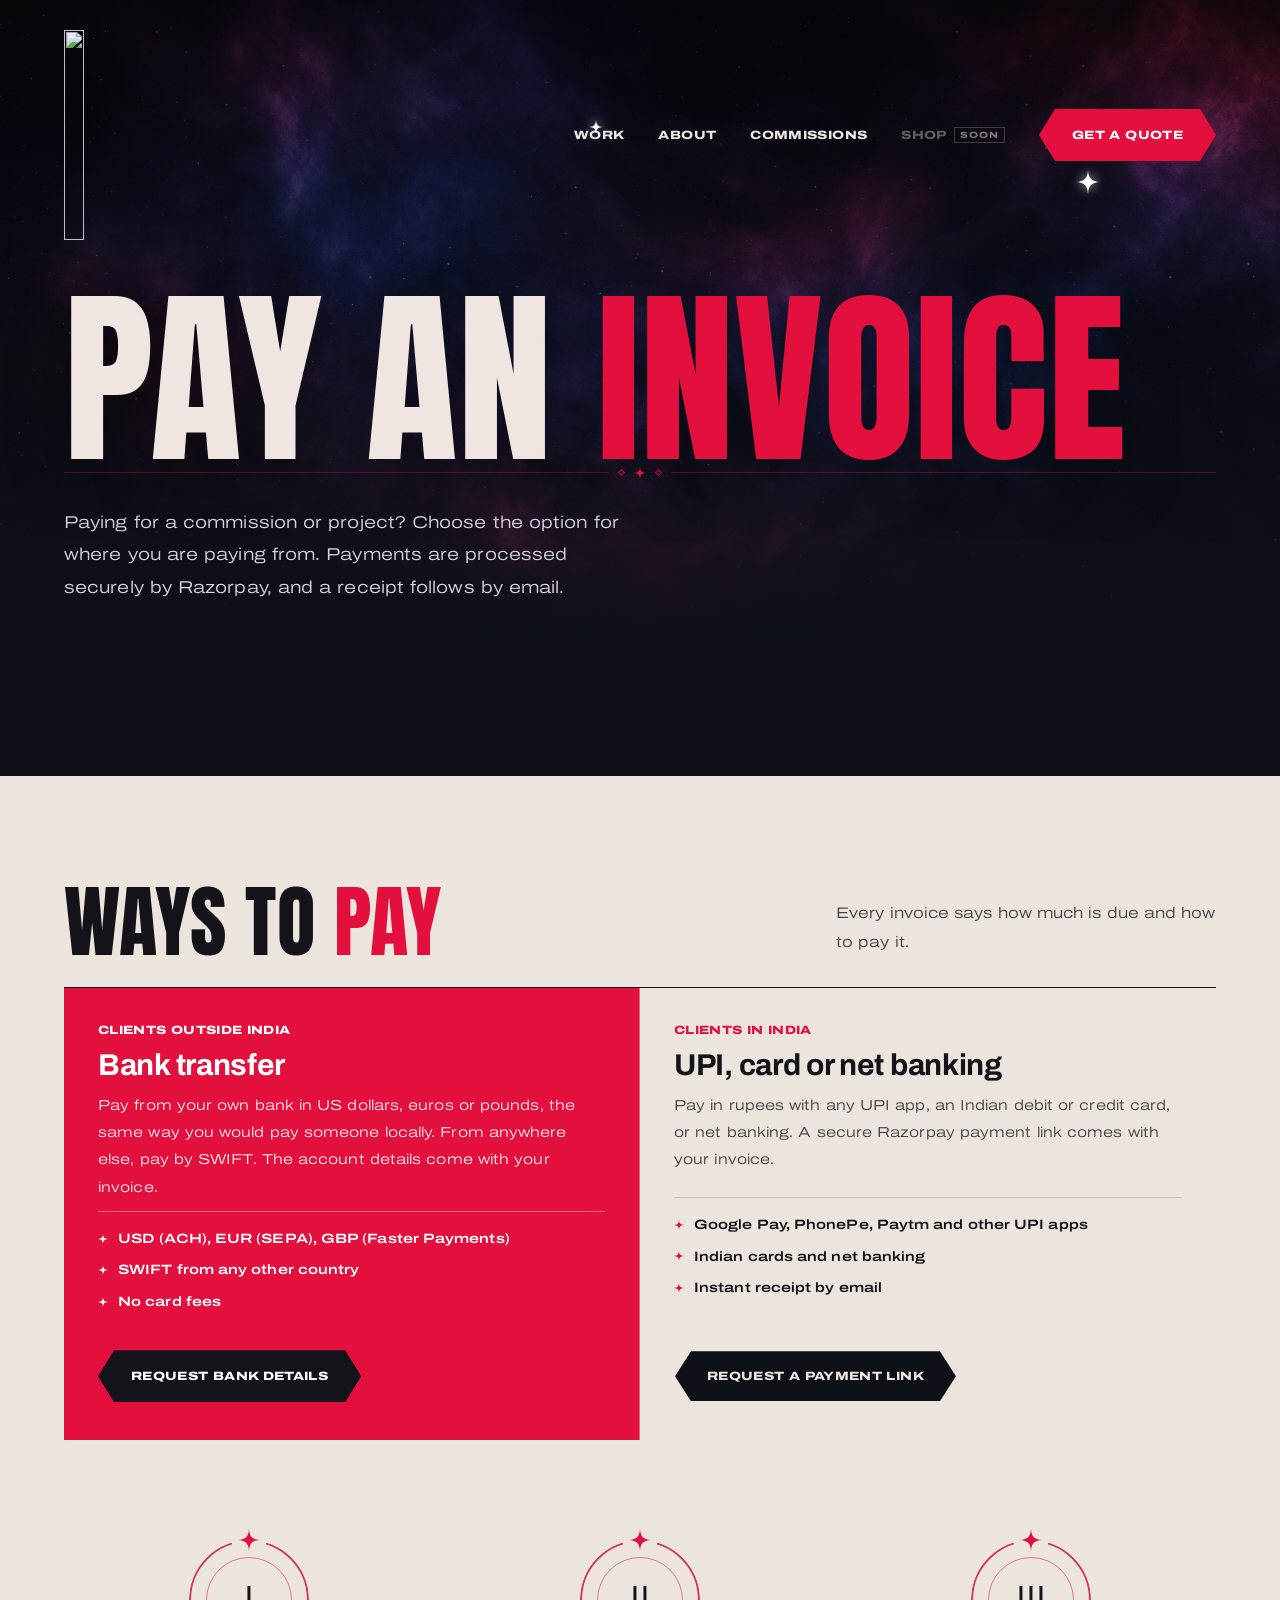
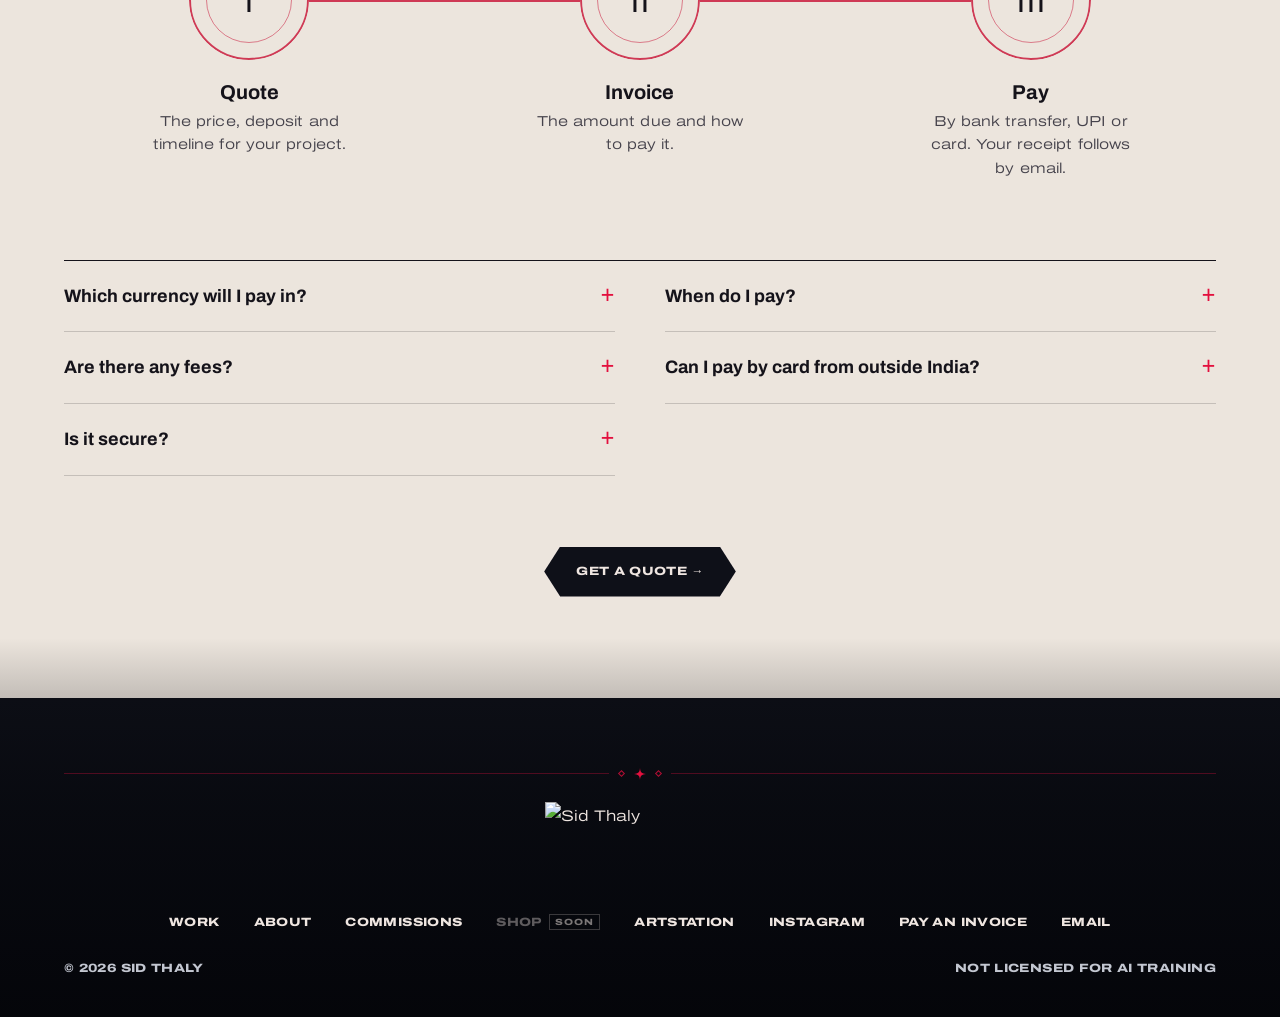
==== commit 1e4d67b5: "Pay page: shorter quote button so it fits small phones Co-Authored-By: Claude Opus 5.5 <noreply@anth" ====
--- a/pay.html
+++ b/pay.html
@@ -55,7 +55,7 @@
   </div>
   <ol class="rites " style="--n:3" aria-label="Steps"><li><span class="med"><span class="spk-top"><svg class="spk" viewBox="0 0 24 24" aria-hidden="true"><path d="M12 0C12.7 8.6 15.4 11.3 24 12C15.4 12.7 12.7 15.4 12 24C11.3 15.4 8.6 12.7 0 12C8.6 11.3 11.3 8.6 12 0Z" fill="currentColor"></path></svg></span><span class="num">I</span></span><b>Quote</b><span class=m>The price, deposit and timeline for your project.</span></li><li><span class="med"><span class="spk-top"><svg class="spk" viewBox="0 0 24 24" aria-hidden="true"><path d="M12 0C12.7 8.6 15.4 11.3 24 12C15.4 12.7 12.7 15.4 12 24C11.3 15.4 8.6 12.7 0 12C8.6 11.3 11.3 8.6 12 0Z" fill="currentColor"></path></svg></span><span class="num">II</span></span><b>Invoice</b><span class=m>The amount due and how to pay it.</span></li><li><span class="med"><span class="spk-top"><svg class="spk" viewBox="0 0 24 24" aria-hidden="true"><path d="M12 0C12.7 8.6 15.4 11.3 24 12C15.4 12.7 12.7 15.4 12 24C11.3 15.4 8.6 12.7 0 12C8.6 11.3 11.3 8.6 12 0Z" fill="currentColor"></path></svg></span><span class="num">III</span></span><b>Pay</b><span class=m>By bank transfer, UPI or card. Your receipt follows by email.</span></li></ol>
   <div class="faq"><details><summary>Which currency will I pay in?</summary><p>US dollars, euros, pounds or Indian rupees, agreed in your quote.</p></details><details><summary>When do I pay?</summary><p>A deposit before work starts and the balance before the full-resolution files are delivered, as set out in your quote.</p></details><details><summary>Are there any fees?</summary><p>None from me. If you pay by SWIFT, please choose the option where you cover your own bank’s charges, so the full invoice amount arrives.</p></details><details><summary>Can I pay by card from outside India?</summary><p>Not yet. For now, clients outside India pay by bank transfer.</p></details><details><summary>Is it secure?</summary><p>Payments are handled by Razorpay. I never see or store your card or bank login details.</p></details></div>
-  <div class="comm-ft"><a class="btn" href="index.html#brief"><span class="lab">Not quoted yet? Get a quote →</span></a></div>
+  <div class="comm-ft"><a class="btn" href="index.html#brief"><span class="lab">Get a quote →</span></a></div>
 </div></section>
 <footer class="wrap"><div class="ft">
   <div class="orn" aria-hidden="true"><span></span><i></i><svg class="spk" viewBox="0 0 24 24" aria-hidden="true"><path d="M12 0C12.7 8.6 15.4 11.3 24 12C15.4 12.7 12.7 15.4 12 24C11.3 15.4 8.6 12.7 0 12C8.6 11.3 11.3 8.6 12 0Z" fill="currentColor"></path></svg><i></i><span></span></div>
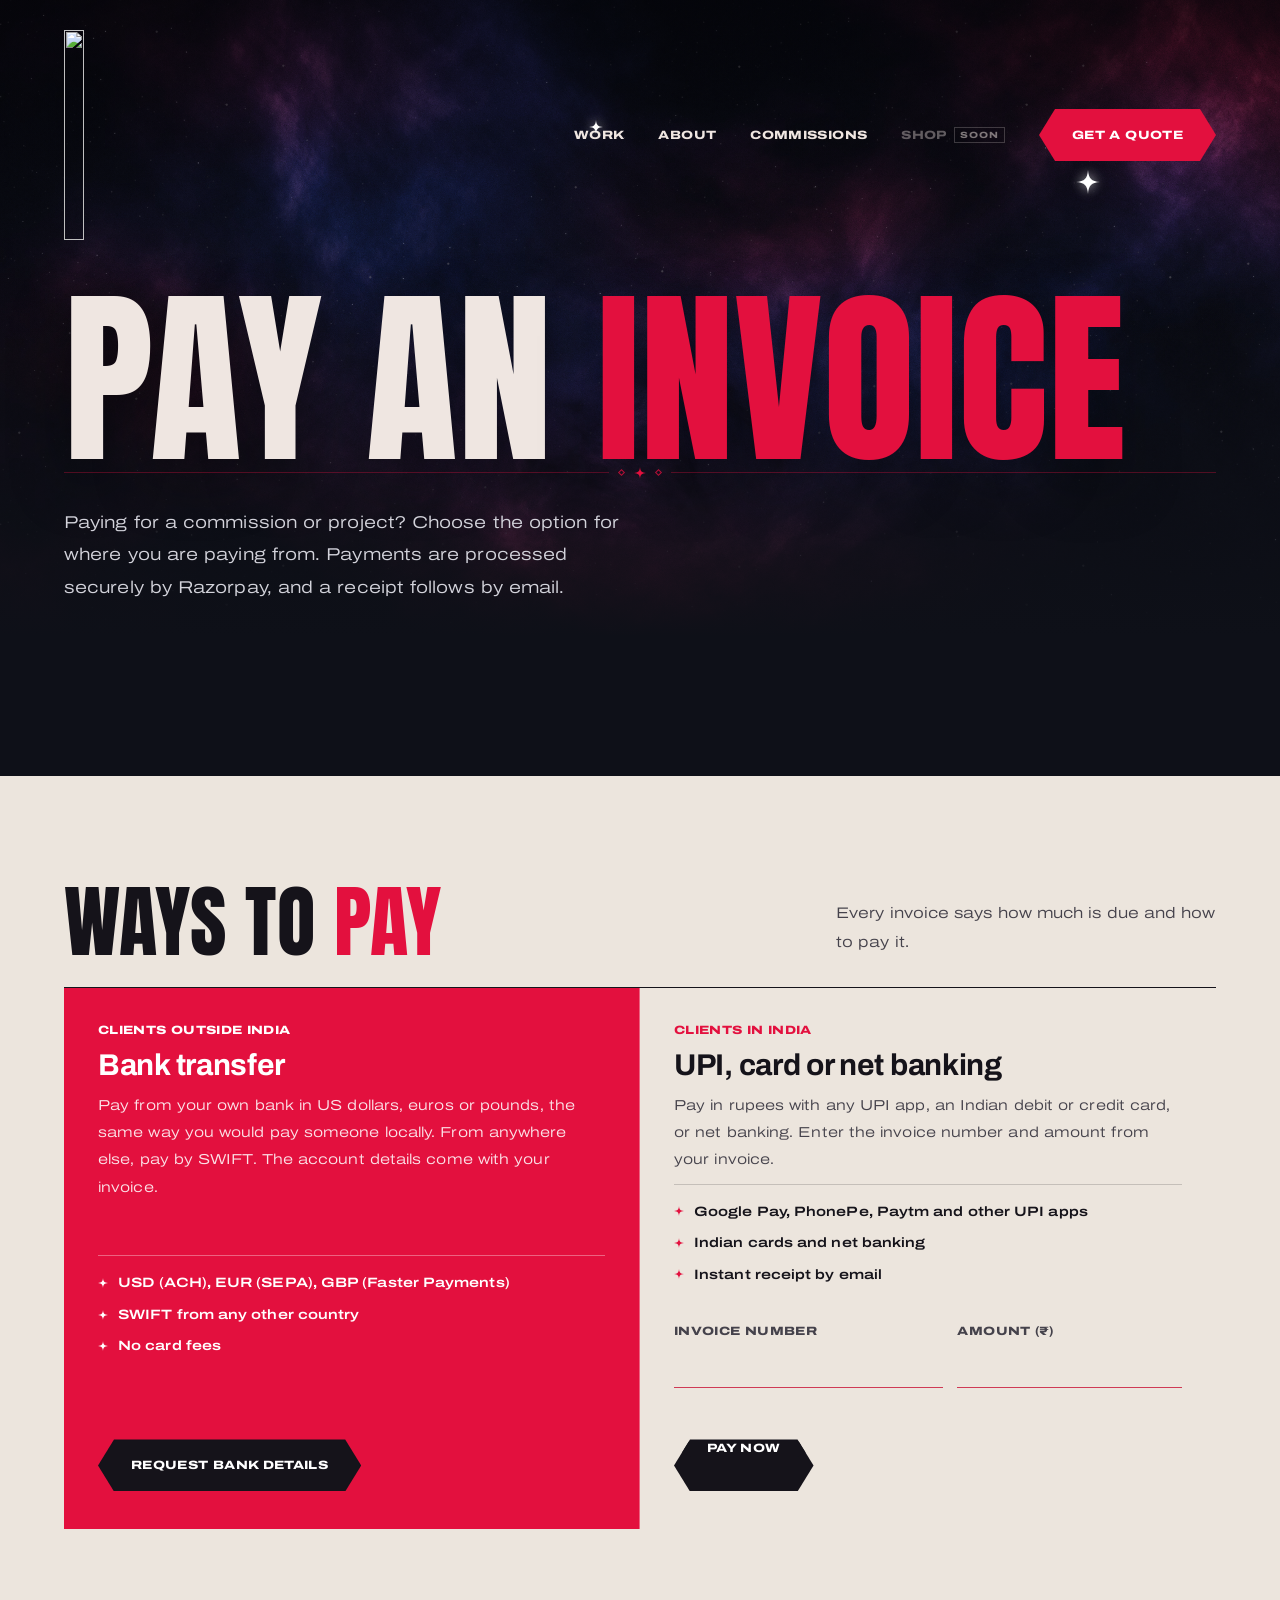
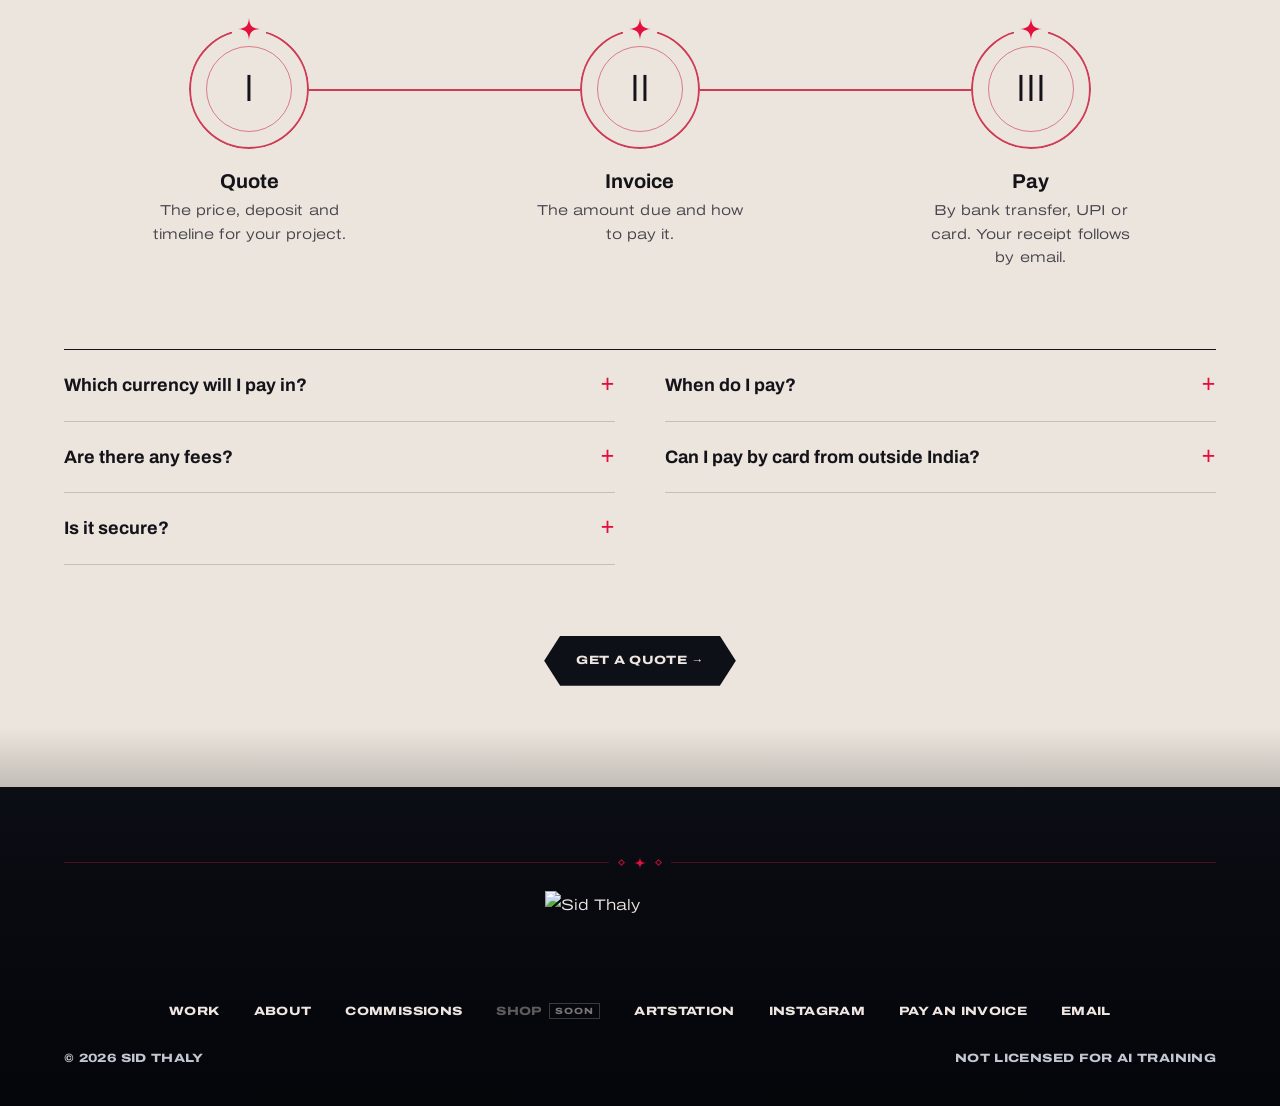
==== commit 07d348a1: "Pay page: Razorpay Standard Checkout for INR payments (Cloudflare Pages Functions for order creation" ====
--- a/pay.html
+++ b/pay.html
@@ -29,7 +29,7 @@
 <link rel="stylesheet" href="css/v2.css?v=20261117p1">
 <link rel="stylesheet" href="css/v2-shop.css?v=20261106t">
 <link rel="stylesheet" href="css/v2-home.css?v=20261115h6">
-<link rel="stylesheet" href="css/v2-pay.css?v=20261117p1">
+<link rel="stylesheet" href="css/v2-pay.css?v=20261117b">
 </head>
 <body style="margin:0;background:#0E1018">
 <a class="skip" href="#ways">Skip to ways to pay</a>
@@ -51,7 +51,7 @@
   <div class="sh"><div><h2 class="dsp">Ways to <span class="red">pay</span></h2></div><p>Every invoice says how much is due and how to pay it.</p></div>
   <div class="comm pay2">
   <article class="card hl"><span class="lab meta">Clients outside India</span><h3>Bank transfer</h3><p class="d">Pay from your own bank in US dollars, euros or pounds, the same way you would pay someone locally. From anywhere else, pay by SWIFT. The account details come with your invoice.</p><ul><li><svg class="spk" viewBox="0 0 24 24" aria-hidden="true"><path d="M12 0C12.7 8.6 15.4 11.3 24 12C15.4 12.7 12.7 15.4 12 24C11.3 15.4 8.6 12.7 0 12C8.6 11.3 11.3 8.6 12 0Z" fill="currentColor"></path></svg>USD (ACH), EUR (SEPA), GBP (Faster Payments)</li><li><svg class="spk" viewBox="0 0 24 24" aria-hidden="true"><path d="M12 0C12.7 8.6 15.4 11.3 24 12C15.4 12.7 12.7 15.4 12 24C11.3 15.4 8.6 12.7 0 12C8.6 11.3 11.3 8.6 12 0Z" fill="currentColor"></path></svg>SWIFT from any other country</li><li><svg class="spk" viewBox="0 0 24 24" aria-hidden="true"><path d="M12 0C12.7 8.6 15.4 11.3 24 12C15.4 12.7 12.7 15.4 12 24C11.3 15.4 8.6 12.7 0 12C8.6 11.3 11.3 8.6 12 0Z" fill="currentColor"></path></svg>No card fees</li></ul><a class="btn fill" href="mailto:hello@sidthaly.com?subject=Bank%20details%20for%20my%20invoice&amp;body=Invoice%20number%3A%0AName%20or%20company%3A%0ACurrency%20(USD%2C%20EUR%20or%20GBP)%3A%0A"><span class="lab">Request bank details</span></a></article>
-  <article class="card"><span class="lab meta">Clients in India</span><h3>UPI, card or net banking</h3><p class="d">Pay in rupees with any UPI app, an Indian debit or credit card, or net banking. A secure Razorpay payment link comes with your invoice.</p><ul><li><svg class="spk" viewBox="0 0 24 24" aria-hidden="true"><path d="M12 0C12.7 8.6 15.4 11.3 24 12C15.4 12.7 12.7 15.4 12 24C11.3 15.4 8.6 12.7 0 12C8.6 11.3 11.3 8.6 12 0Z" fill="currentColor"></path></svg>Google Pay, PhonePe, Paytm and other UPI apps</li><li><svg class="spk" viewBox="0 0 24 24" aria-hidden="true"><path d="M12 0C12.7 8.6 15.4 11.3 24 12C15.4 12.7 12.7 15.4 12 24C11.3 15.4 8.6 12.7 0 12C8.6 11.3 11.3 8.6 12 0Z" fill="currentColor"></path></svg>Indian cards and net banking</li><li><svg class="spk" viewBox="0 0 24 24" aria-hidden="true"><path d="M12 0C12.7 8.6 15.4 11.3 24 12C15.4 12.7 12.7 15.4 12 24C11.3 15.4 8.6 12.7 0 12C8.6 11.3 11.3 8.6 12 0Z" fill="currentColor"></path></svg>Instant receipt by email</li></ul><a class="btn" href="mailto:hello@sidthaly.com?subject=Payment%20link%20for%20my%20invoice&amp;body=Invoice%20number%3A%0AName%20or%20company%3A%0A"><span class="lab">Request a payment link</span></a></article>
+  <article class="card"><span class="lab meta">Clients in India</span><h3>UPI, card or net banking</h3><p class="d">Pay in rupees with any UPI app, an Indian debit or credit card, or net banking. Enter the invoice number and amount from your invoice.</p><ul><li><svg class="spk" viewBox="0 0 24 24" aria-hidden="true"><path d="M12 0C12.7 8.6 15.4 11.3 24 12C15.4 12.7 12.7 15.4 12 24C11.3 15.4 8.6 12.7 0 12C8.6 11.3 11.3 8.6 12 0Z" fill="currentColor"></path></svg>Google Pay, PhonePe, Paytm and other UPI apps</li><li><svg class="spk" viewBox="0 0 24 24" aria-hidden="true"><path d="M12 0C12.7 8.6 15.4 11.3 24 12C15.4 12.7 12.7 15.4 12 24C11.3 15.4 8.6 12.7 0 12C8.6 11.3 11.3 8.6 12 0Z" fill="currentColor"></path></svg>Indian cards and net banking</li><li><svg class="spk" viewBox="0 0 24 24" aria-hidden="true"><path d="M12 0C12.7 8.6 15.4 11.3 24 12C15.4 12.7 12.7 15.4 12 24C11.3 15.4 8.6 12.7 0 12C8.6 11.3 11.3 8.6 12 0Z" fill="currentColor"></path></svg>Instant receipt by email</li></ul><form class="payf" id="pay-form" novalidate><div class="row2"><div class="fld"><label class="lab" for="p-inv">Invoice number</label><input id="p-inv" name="invoice" type="text" maxlength="40" autocomplete="off" required></div><div class="fld"><label class="lab" for="p-amt">Amount (₹)</label><input id="p-amt" name="amount" type="number" inputmode="decimal" min="1" step="0.01" required></div></div><p class="form-status" id="pay-status" role="status" aria-live="polite"></p><button class="btn fill" type="submit" id="pay-btn"><span class="lab">Pay now</span></button></form></article>
   </div>
   <ol class="rites " style="--n:3" aria-label="Steps"><li><span class="med"><span class="spk-top"><svg class="spk" viewBox="0 0 24 24" aria-hidden="true"><path d="M12 0C12.7 8.6 15.4 11.3 24 12C15.4 12.7 12.7 15.4 12 24C11.3 15.4 8.6 12.7 0 12C8.6 11.3 11.3 8.6 12 0Z" fill="currentColor"></path></svg></span><span class="num">I</span></span><b>Quote</b><span class=m>The price, deposit and timeline for your project.</span></li><li><span class="med"><span class="spk-top"><svg class="spk" viewBox="0 0 24 24" aria-hidden="true"><path d="M12 0C12.7 8.6 15.4 11.3 24 12C15.4 12.7 12.7 15.4 12 24C11.3 15.4 8.6 12.7 0 12C8.6 11.3 11.3 8.6 12 0Z" fill="currentColor"></path></svg></span><span class="num">II</span></span><b>Invoice</b><span class=m>The amount due and how to pay it.</span></li><li><span class="med"><span class="spk-top"><svg class="spk" viewBox="0 0 24 24" aria-hidden="true"><path d="M12 0C12.7 8.6 15.4 11.3 24 12C15.4 12.7 12.7 15.4 12 24C11.3 15.4 8.6 12.7 0 12C8.6 11.3 11.3 8.6 12 0Z" fill="currentColor"></path></svg></span><span class="num">III</span></span><b>Pay</b><span class=m>By bank transfer, UPI or card. Your receipt follows by email.</span></li></ol>
   <div class="faq"><details><summary>Which currency will I pay in?</summary><p>US dollars, euros, pounds or Indian rupees, agreed in your quote.</p></details><details><summary>When do I pay?</summary><p>A deposit before work starts and the balance before the full-resolution files are delivered, as set out in your quote.</p></details><details><summary>Are there any fees?</summary><p>None from me. If you pay by SWIFT, please choose the option where you cover your own bank’s charges, so the full invoice amount arrives.</p></details><details><summary>Can I pay by card from outside India?</summary><p>Not yet. For now, clients outside India pay by bank transfer.</p></details><details><summary>Is it secure?</summary><p>Payments are handled by Razorpay. I never see or store your card or bank login details.</p></details></div>
@@ -65,5 +65,6 @@
 </div></footer>
 </div>
 <script src="js/v2.js?v=20261115r2" defer></script>
+<script src="js/pay.js?v=20261117b" defer></script>
 </body>
 </html>
--- a/css/v2-pay.css
+++ b/css/v2-pay.css
@@ -6,3 +6,11 @@
 .pay2 .card ul{margin-bottom:26px}
 .faq a{color:inherit;text-decoration:underline;text-underline-offset:3px}
 @media (max-width:820px){.pay2{grid-template-columns:1fr}}
+.payf{margin-top:auto}
+.payf .row2{display:grid;grid-template-columns:1.2fr 1fr;gap:14px;margin-bottom:14px}
+.payf .fld{margin:0}
+.payf .form-status{min-height:1.4em;margin:0 0 12px;font-size:14px}
+.payf button[disabled]{opacity:.6;cursor:progress}
+@media (max-width:420px){.payf .row2{grid-template-columns:1fr}}
+.payf .form-status.is-ok{color:#17663a}
+.payf .form-status.is-error{color:#B00B2E}
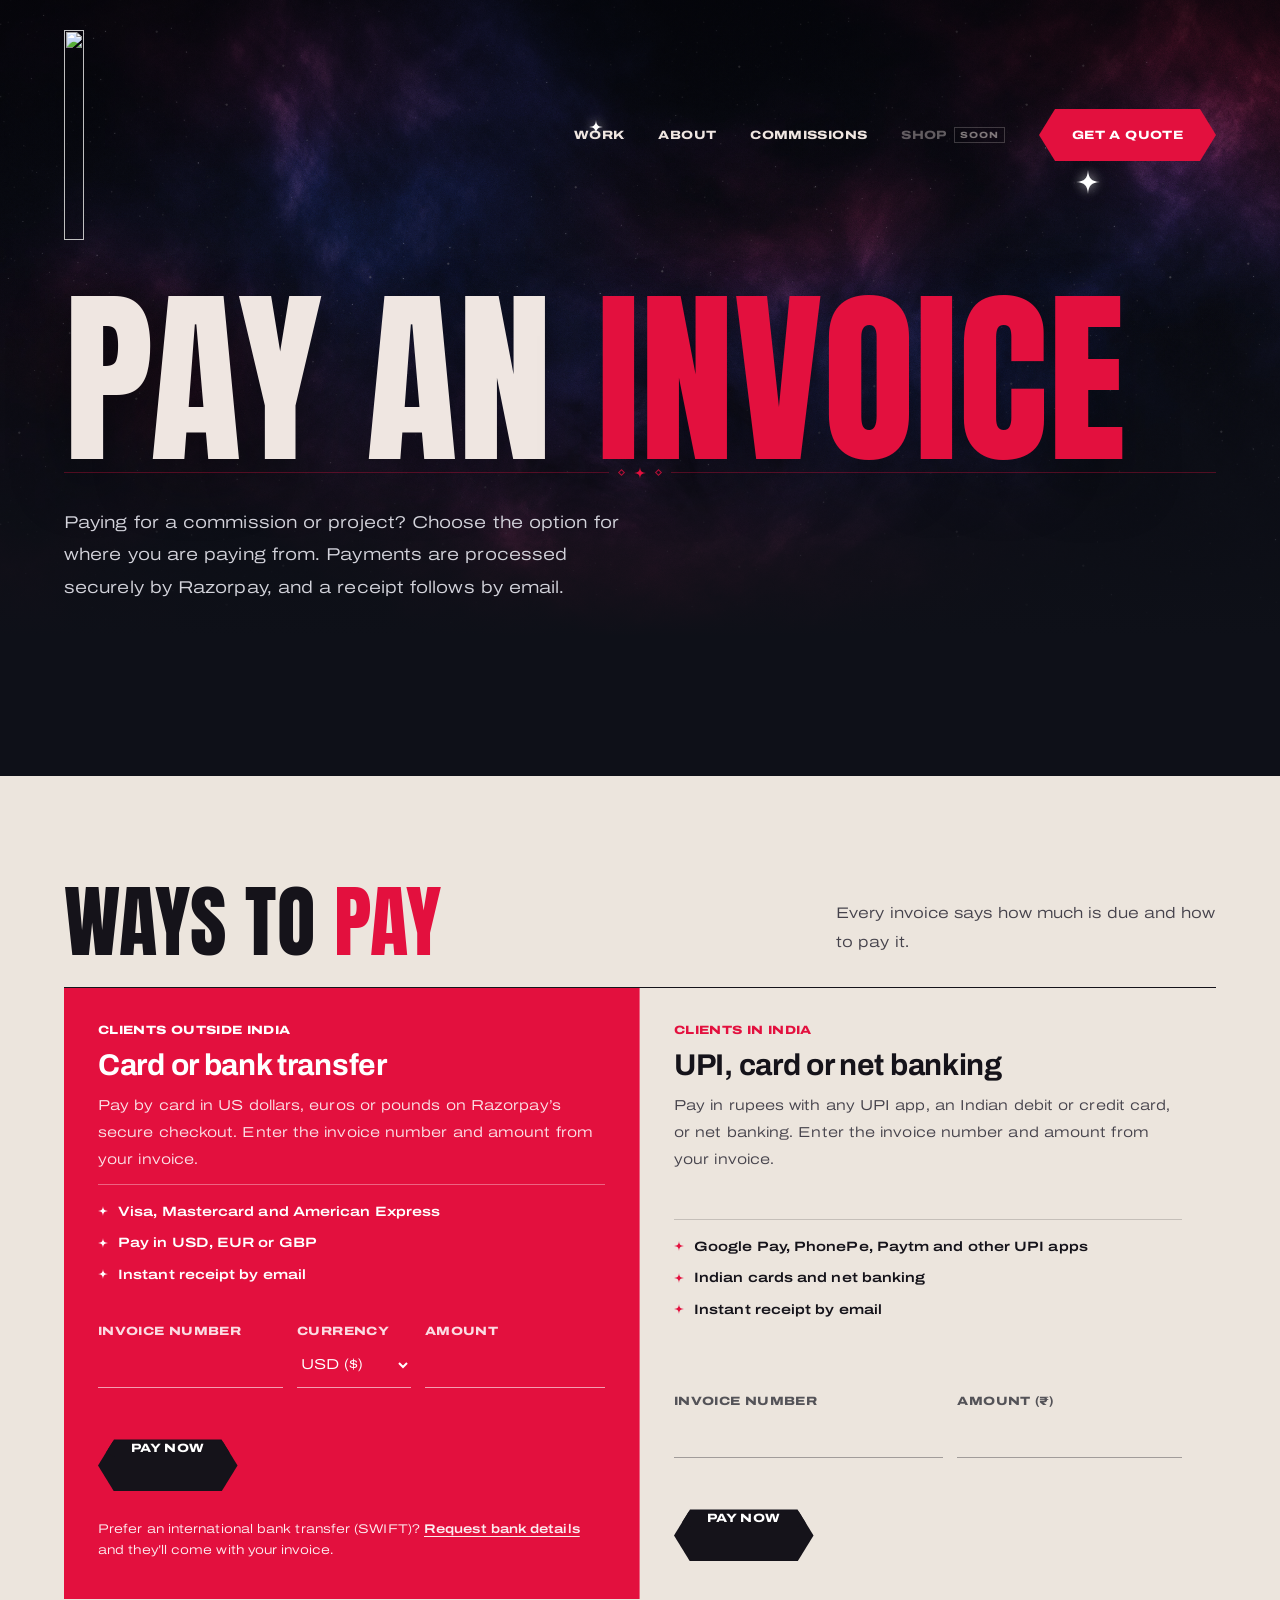
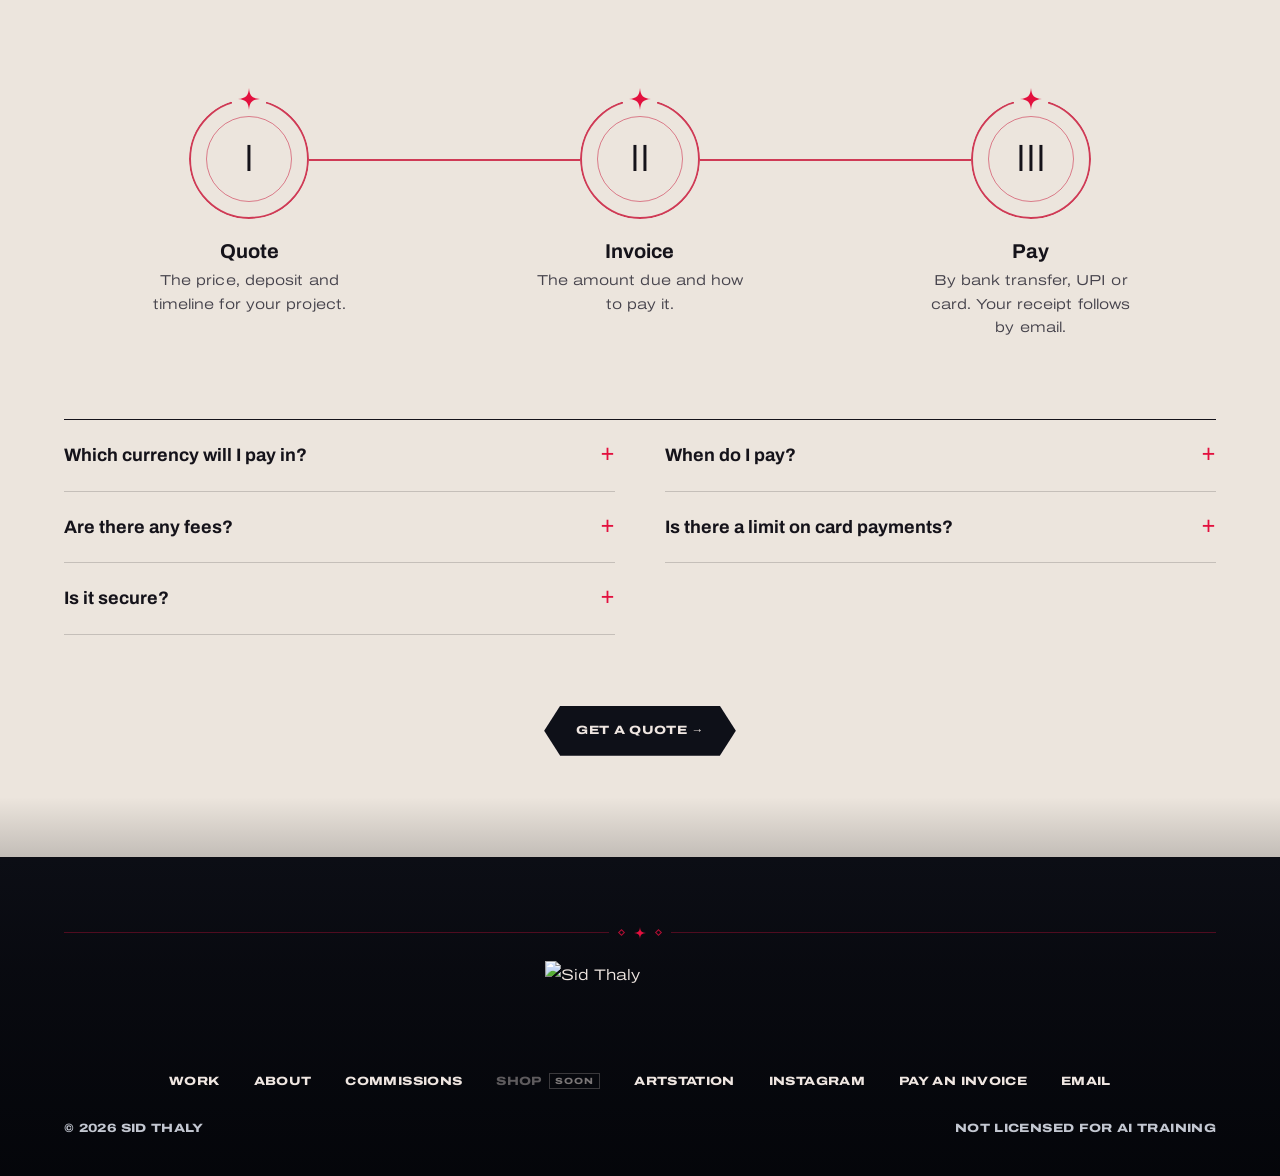
==== commit 680ec37c: "Pay page: card payments in USD/EUR/GBP for clients outside India, SWIFT as the alternative; accurate" ====
--- a/pay.html
+++ b/pay.html
@@ -6,7 +6,7 @@
 <meta name="tdm-reservation" content="1">
 <meta name="viewport" content="width=device-width, initial-scale=1, viewport-fit=cover">
 <title>Pay an invoice · Sid Thaly</title>
-<meta name="description" content="How to pay Sid Thaly for a commission or project: bank transfer in USD, EUR or GBP for clients outside India, and UPI, card or net banking for clients in India.">
+<meta name="description" content="How to pay Sid Thaly for a commission or project: card payments in USD, EUR or GBP or international bank transfer for clients outside India, and UPI, card or net banking for clients in India.">
 <meta name="theme-color" content="#0E1018">
 <link rel="canonical" href="https://sidthaly.com/pay.html">
 <meta property="og:type" content="website">
@@ -29,7 +29,7 @@
 <link rel="stylesheet" href="css/v2.css?v=20261117p1">
 <link rel="stylesheet" href="css/v2-shop.css?v=20261106t">
 <link rel="stylesheet" href="css/v2-home.css?v=20261115h6">
-<link rel="stylesheet" href="css/v2-pay.css?v=20261117b">
+<link rel="stylesheet" href="css/v2-pay.css?v=20261117d">
 </head>
 <body style="margin:0;background:#0E1018">
 <a class="skip" href="#ways">Skip to ways to pay</a>
@@ -50,11 +50,11 @@
 <section class="paper" id="ways" aria-label="Ways to pay"><div class="wrap">
   <div class="sh"><div><h2 class="dsp">Ways to <span class="red">pay</span></h2></div><p>Every invoice says how much is due and how to pay it.</p></div>
   <div class="comm pay2">
-  <article class="card hl"><span class="lab meta">Clients outside India</span><h3>Bank transfer</h3><p class="d">Pay from your own bank in US dollars, euros or pounds, the same way you would pay someone locally. From anywhere else, pay by SWIFT. The account details come with your invoice.</p><ul><li><svg class="spk" viewBox="0 0 24 24" aria-hidden="true"><path d="M12 0C12.7 8.6 15.4 11.3 24 12C15.4 12.7 12.7 15.4 12 24C11.3 15.4 8.6 12.7 0 12C8.6 11.3 11.3 8.6 12 0Z" fill="currentColor"></path></svg>USD (ACH), EUR (SEPA), GBP (Faster Payments)</li><li><svg class="spk" viewBox="0 0 24 24" aria-hidden="true"><path d="M12 0C12.7 8.6 15.4 11.3 24 12C15.4 12.7 12.7 15.4 12 24C11.3 15.4 8.6 12.7 0 12C8.6 11.3 11.3 8.6 12 0Z" fill="currentColor"></path></svg>SWIFT from any other country</li><li><svg class="spk" viewBox="0 0 24 24" aria-hidden="true"><path d="M12 0C12.7 8.6 15.4 11.3 24 12C15.4 12.7 12.7 15.4 12 24C11.3 15.4 8.6 12.7 0 12C8.6 11.3 11.3 8.6 12 0Z" fill="currentColor"></path></svg>No card fees</li></ul><a class="btn fill" href="mailto:hello@sidthaly.com?subject=Bank%20details%20for%20my%20invoice&amp;body=Invoice%20number%3A%0AName%20or%20company%3A%0ACurrency%20(USD%2C%20EUR%20or%20GBP)%3A%0A"><span class="lab">Request bank details</span></a></article>
-  <article class="card"><span class="lab meta">Clients in India</span><h3>UPI, card or net banking</h3><p class="d">Pay in rupees with any UPI app, an Indian debit or credit card, or net banking. Enter the invoice number and amount from your invoice.</p><ul><li><svg class="spk" viewBox="0 0 24 24" aria-hidden="true"><path d="M12 0C12.7 8.6 15.4 11.3 24 12C15.4 12.7 12.7 15.4 12 24C11.3 15.4 8.6 12.7 0 12C8.6 11.3 11.3 8.6 12 0Z" fill="currentColor"></path></svg>Google Pay, PhonePe, Paytm and other UPI apps</li><li><svg class="spk" viewBox="0 0 24 24" aria-hidden="true"><path d="M12 0C12.7 8.6 15.4 11.3 24 12C15.4 12.7 12.7 15.4 12 24C11.3 15.4 8.6 12.7 0 12C8.6 11.3 11.3 8.6 12 0Z" fill="currentColor"></path></svg>Indian cards and net banking</li><li><svg class="spk" viewBox="0 0 24 24" aria-hidden="true"><path d="M12 0C12.7 8.6 15.4 11.3 24 12C15.4 12.7 12.7 15.4 12 24C11.3 15.4 8.6 12.7 0 12C8.6 11.3 11.3 8.6 12 0Z" fill="currentColor"></path></svg>Instant receipt by email</li></ul><form class="payf" id="pay-form" novalidate><div class="row2"><div class="fld"><label class="lab" for="p-inv">Invoice number</label><input id="p-inv" name="invoice" type="text" maxlength="40" autocomplete="off" required></div><div class="fld"><label class="lab" for="p-amt">Amount (₹)</label><input id="p-amt" name="amount" type="number" inputmode="decimal" min="1" step="0.01" required></div></div><p class="form-status" id="pay-status" role="status" aria-live="polite"></p><button class="btn fill" type="submit" id="pay-btn"><span class="lab">Pay now</span></button></form></article>
+  <article class="card hl"><span class="lab meta">Clients outside India</span><h3>Card or bank transfer</h3><p class="d">Pay by card in US dollars, euros or pounds on Razorpay’s secure checkout. Enter the invoice number and amount from your invoice.</p><ul><li><svg class="spk" viewBox="0 0 24 24" aria-hidden="true"><path d="M12 0C12.7 8.6 15.4 11.3 24 12C15.4 12.7 12.7 15.4 12 24C11.3 15.4 8.6 12.7 0 12C8.6 11.3 11.3 8.6 12 0Z" fill="currentColor"></path></svg>Visa, Mastercard and American Express</li><li><svg class="spk" viewBox="0 0 24 24" aria-hidden="true"><path d="M12 0C12.7 8.6 15.4 11.3 24 12C15.4 12.7 12.7 15.4 12 24C11.3 15.4 8.6 12.7 0 12C8.6 11.3 11.3 8.6 12 0Z" fill="currentColor"></path></svg>Pay in USD, EUR or GBP</li><li><svg class="spk" viewBox="0 0 24 24" aria-hidden="true"><path d="M12 0C12.7 8.6 15.4 11.3 24 12C15.4 12.7 12.7 15.4 12 24C11.3 15.4 8.6 12.7 0 12C8.6 11.3 11.3 8.6 12 0Z" fill="currentColor"></path></svg>Instant receipt by email</li></ul><form class="payf" id="pay-intl" novalidate><div class="row2"><div class="fld"><label class="lab" for="pay-intl-inv">Invoice number</label><input id="pay-intl-inv" name="invoice" type="text" maxlength="40" autocomplete="off" required></div><div class="fld"><label class="lab" for="pay-intl-cur">Currency</label><select id="pay-intl-cur" name="currency"><option value="USD">USD ($)</option><option value="EUR">EUR (€)</option><option value="GBP">GBP (£)</option></select></div><div class="fld"><label class="lab" for="pay-intl-amt">Amount</label><input id="pay-intl-amt" name="amount" type="number" inputmode="decimal" min="1" step="0.01" required></div></div><p class="form-status" role="status" aria-live="polite"></p><button class="btn fill" type="submit"><span class="lab">Pay now</span></button></form><p class="alt">Prefer an international bank transfer (SWIFT)? <a href="mailto:hello@sidthaly.com?subject=Bank%20transfer%20details%20for%20my%20invoice&amp;body=Invoice%20number%3A%0AName%20or%20company%3A%0ACountry%3A%0A">Request bank details</a> and they’ll come with your invoice.</p></article>
+  <article class="card"><span class="lab meta">Clients in India</span><h3>UPI, card or net banking</h3><p class="d">Pay in rupees with any UPI app, an Indian debit or credit card, or net banking. Enter the invoice number and amount from your invoice.</p><ul><li><svg class="spk" viewBox="0 0 24 24" aria-hidden="true"><path d="M12 0C12.7 8.6 15.4 11.3 24 12C15.4 12.7 12.7 15.4 12 24C11.3 15.4 8.6 12.7 0 12C8.6 11.3 11.3 8.6 12 0Z" fill="currentColor"></path></svg>Google Pay, PhonePe, Paytm and other UPI apps</li><li><svg class="spk" viewBox="0 0 24 24" aria-hidden="true"><path d="M12 0C12.7 8.6 15.4 11.3 24 12C15.4 12.7 12.7 15.4 12 24C11.3 15.4 8.6 12.7 0 12C8.6 11.3 11.3 8.6 12 0Z" fill="currentColor"></path></svg>Indian cards and net banking</li><li><svg class="spk" viewBox="0 0 24 24" aria-hidden="true"><path d="M12 0C12.7 8.6 15.4 11.3 24 12C15.4 12.7 12.7 15.4 12 24C11.3 15.4 8.6 12.7 0 12C8.6 11.3 11.3 8.6 12 0Z" fill="currentColor"></path></svg>Instant receipt by email</li></ul><form class="payf" id="pay-inr" data-currency="INR" novalidate><div class="row2"><div class="fld"><label class="lab" for="pay-inr-inv">Invoice number</label><input id="pay-inr-inv" name="invoice" type="text" maxlength="40" autocomplete="off" required></div><div class="fld"><label class="lab" for="pay-inr-amt">Amount (₹)</label><input id="pay-inr-amt" name="amount" type="number" inputmode="decimal" min="1" step="0.01" required></div></div><p class="form-status" role="status" aria-live="polite"></p><button class="btn fill" type="submit"><span class="lab">Pay now</span></button></form></article>
   </div>
   <ol class="rites " style="--n:3" aria-label="Steps"><li><span class="med"><span class="spk-top"><svg class="spk" viewBox="0 0 24 24" aria-hidden="true"><path d="M12 0C12.7 8.6 15.4 11.3 24 12C15.4 12.7 12.7 15.4 12 24C11.3 15.4 8.6 12.7 0 12C8.6 11.3 11.3 8.6 12 0Z" fill="currentColor"></path></svg></span><span class="num">I</span></span><b>Quote</b><span class=m>The price, deposit and timeline for your project.</span></li><li><span class="med"><span class="spk-top"><svg class="spk" viewBox="0 0 24 24" aria-hidden="true"><path d="M12 0C12.7 8.6 15.4 11.3 24 12C15.4 12.7 12.7 15.4 12 24C11.3 15.4 8.6 12.7 0 12C8.6 11.3 11.3 8.6 12 0Z" fill="currentColor"></path></svg></span><span class="num">II</span></span><b>Invoice</b><span class=m>The amount due and how to pay it.</span></li><li><span class="med"><span class="spk-top"><svg class="spk" viewBox="0 0 24 24" aria-hidden="true"><path d="M12 0C12.7 8.6 15.4 11.3 24 12C15.4 12.7 12.7 15.4 12 24C11.3 15.4 8.6 12.7 0 12C8.6 11.3 11.3 8.6 12 0Z" fill="currentColor"></path></svg></span><span class="num">III</span></span><b>Pay</b><span class=m>By bank transfer, UPI or card. Your receipt follows by email.</span></li></ol>
-  <div class="faq"><details><summary>Which currency will I pay in?</summary><p>US dollars, euros, pounds or Indian rupees, agreed in your quote.</p></details><details><summary>When do I pay?</summary><p>A deposit before work starts and the balance before the full-resolution files are delivered, as set out in your quote.</p></details><details><summary>Are there any fees?</summary><p>None from me. If you pay by SWIFT, please choose the option where you cover your own bank’s charges, so the full invoice amount arrives.</p></details><details><summary>Can I pay by card from outside India?</summary><p>Not yet. For now, clients outside India pay by bank transfer.</p></details><details><summary>Is it secure?</summary><p>Payments are handled by Razorpay. I never see or store your card or bank login details.</p></details></div>
+  <div class="faq"><details><summary>Which currency will I pay in?</summary><p>US dollars, euros or pounds if you are outside India, or Indian rupees if you are in India, as set out in your invoice.</p></details><details><summary>When do I pay?</summary><p>A deposit before work starts and the balance before the full-resolution files are delivered, as set out in your quote.</p></details><details><summary>Are there any fees?</summary><p>None from me. Your card provider may add its own fee for paying in a foreign currency. For a bank transfer, please choose the option where you pay your bank’s charges (OUR), so the full invoice amount arrives.</p></details><details><summary>Is there a limit on card payments?</summary><p>Online card payments from outside India are limited to about US$450 each. For a larger invoice, I can split it into instalments or send bank transfer details.</p></details><details><summary>Is it secure?</summary><p>Payments are processed by Razorpay. I never see or store your card details or bank logins.</p></details></div>
   <div class="comm-ft"><a class="btn" href="index.html#brief"><span class="lab">Get a quote →</span></a></div>
 </div></section>
 <footer class="wrap"><div class="ft">
@@ -65,6 +65,6 @@
 </div></footer>
 </div>
 <script src="js/v2.js?v=20261115r2" defer></script>
-<script src="js/pay.js?v=20261117b" defer></script>
+<script src="js/pay.js?v=20261117c" defer></script>
 </body>
 </html>
--- a/css/v2-pay.css
+++ b/css/v2-pay.css
@@ -14,3 +14,19 @@
 @media (max-width:420px){.payf .row2{grid-template-columns:1fr}}
 .payf .form-status.is-ok{color:#17663a}
 .payf .form-status.is-error{color:#B00B2E}
+.payf .row2{grid-template-columns:1.3fr .8fr 1fr}
+#pay-inr .row2{grid-template-columns:1.2fr 1fr}
+.payf select{width:100%}
+.pay2 .alt{margin:18px 0 0;font-size:14px;line-height:1.5;opacity:.92}
+.pay2 .alt a{color:inherit;text-decoration:underline;text-underline-offset:3px;font-weight:600}
+@media (max-width:620px){.payf .row2,#pay-inr .row2{grid-template-columns:1fr 1fr}.payf .row2 .fld:first-child{grid-column:1/-1}}
+/* fields on the light section and on the red card */
+.payf .fld input,.payf .fld select{color:#14161F;border-bottom:1px solid rgba(20,22,31,.35);background:transparent;font-size:16px}
+.payf .fld input:focus,.payf .fld select:focus{outline:none;border-bottom-color:#14161F}
+.payf .fld label{color:rgba(20,22,31,.7)}
+.pay2 .card.hl .payf .fld input,.pay2 .card.hl .payf .fld select{color:#fff;border-bottom-color:rgba(255,255,255,.6)}
+.pay2 .card.hl .payf .fld input:focus,.pay2 .card.hl .payf .fld select:focus{border-bottom-color:#fff}
+.pay2 .card.hl .payf .fld label{color:rgba(255,255,255,.85)}
+.payf .fld select option{color:#14161F;background:#fff}
+.pay2 .card.hl .payf .form-status.is-ok{color:#fff}
+.pay2 .card.hl .payf .form-status.is-error{color:#fff;font-weight:600}
